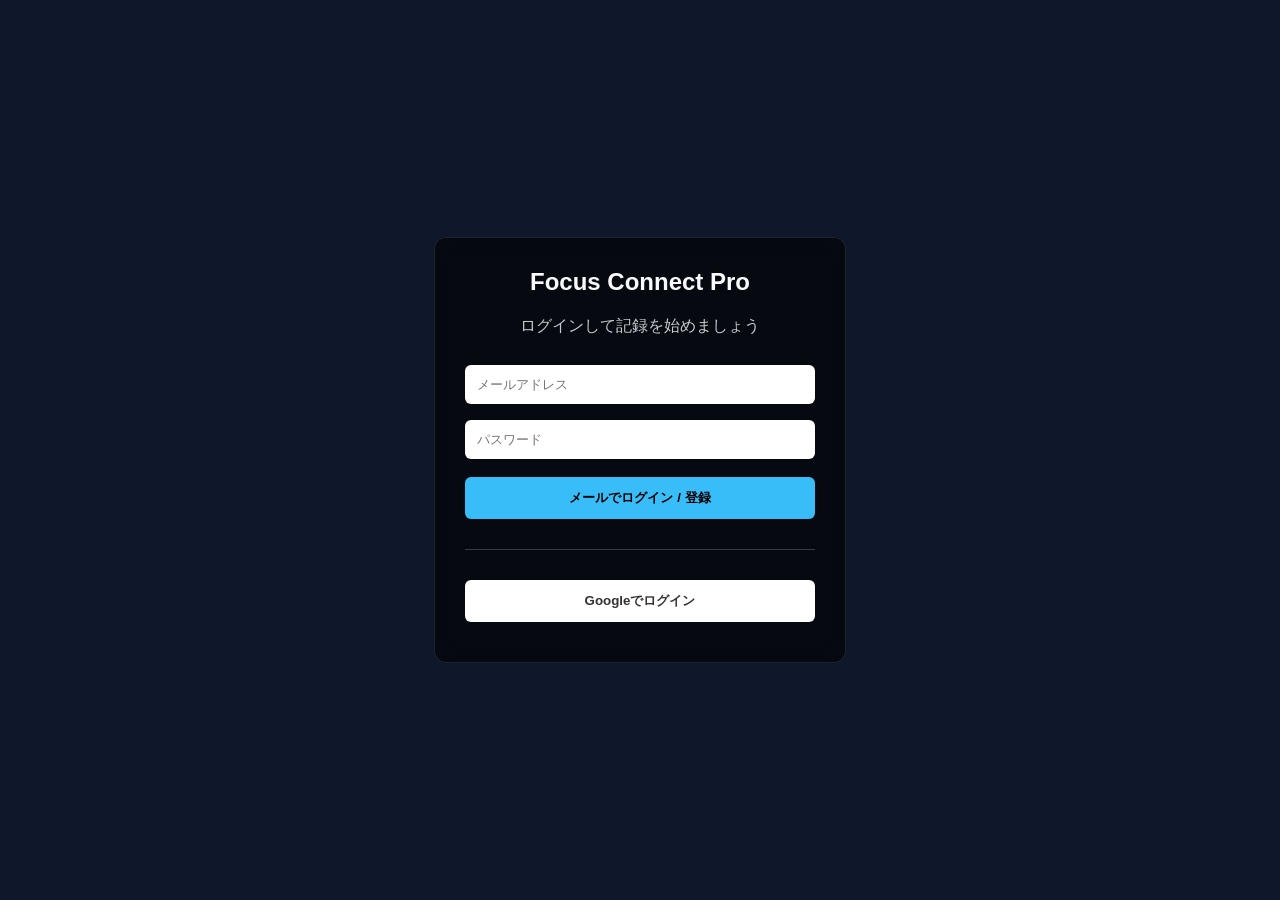
==== index.html @ 38c1023d "Update index.html" ====
<!DOCTYPE html>
<html lang="ja">
<head>
    <meta charset="UTF-8">
    <meta name="viewport" content="width=device-width, initial-scale=1.0, maximum-scale=1.0, user-scalable=no">
    <title>Focus Connect Pro</title>
    <script src="https://cdn.jsdelivr.net/npm/fullcalendar@6.1.11/index.global.min.js"></script>
    <style>
        :root {
            --bg-work: #0f172a; --bg-break: #064e3b; --bg-long: #1e3a8a;
            --accent: #38bdf8; --text: #f8fafc; --nav-bg: rgba(0,0,0,0.6);
        }
        body {
            margin: 0; display: flex; flex-direction: column; height: 100vh; 
            background-color: var(--bg-work); color: var(--text);
            font-family: -apple-system, sans-serif; transition: background-color 0.8s; 
            overflow-x: hidden;
            /* 画像を背景にした時用の設定 */
            background-size: cover; background-position: center; background-attachment: fixed; background-repeat: no-repeat;
        }
        /* --- Navigation --- */
        nav {
            display: flex; justify-content: space-between; align-items: center;
            padding: 10px 20px; background: var(--nav-bg); backdrop-filter: blur(10px);
            z-index: 100; border-bottom: 1px solid rgba(255,255,255,0.1);
        }
        .nav-links button {
            background: none; border: none; color: white; cursor: pointer;
            margin-left: 15px; font-size: 0.9rem; opacity: 0.7; transition: 0.2s;
        }
        .nav-links button:hover, .nav-links button.active { opacity: 1; color: var(--accent); font-weight: bold;}
        .user-info { display: flex; align-items: center; gap: 10px; }
        .user-icon { width: 32px; height: 32px; border-radius: 50%; background: #ccc; object-fit: cover;}

        /* --- Views --- */
        .view { display: none; flex: 1; overflow-y: auto; padding: 20px; }
        .view.active { display: flex; }

        /* --- Login View --- */
        #view-login { flex-direction: column; align-items: center; justify-content: center; }
        .auth-card { background: rgba(0,0,0,0.6); backdrop-filter: blur(10px); padding: 30px; border-radius: 12px; text-align: center; width: 100%; max-width: 350px; border: 1px solid rgba(255,255,255,0.1);}
        .auth-input { width: 100%; padding: 12px; margin: 8px 0; box-sizing: border-box; border-radius: 6px; border: none;}
        .auth-btn { width: 100%; padding: 12px; margin: 10px 0; border: none; border-radius: 6px; cursor: pointer; font-weight: bold; transition: 0.2s;}
        .btn-google { background: white; color: #333; }
        .btn-email { background: var(--accent); color: black; }

        /* --- Main View (Timer & Ranking) --- */
        #view-main { flex-direction: row; padding: 0; position: relative;}
        #timer-section { flex: 1; display: flex; flex-direction: column; align-items: center; justify-content: center; position: relative;}
        
        #ranking-section { width: 320px; background: rgba(0,0,0,0.3); border-left: 1px solid rgba(255,255,255,0.1); padding: 20px; display: flex; flex-direction: column; transition: 0.3s;}
        #ranking-section.collapsed { display: none !important; }
        
        /* ランキング開閉ボタン */
        .ranking-toggle-btn {
            position: absolute; top: 15px; right: 15px;
            background: rgba(0,0,0,0.5); color: white; border: 1px solid rgba(255,255,255,0.2);
            padding: 8px 15px; border-radius: 8px; cursor: pointer; backdrop-filter: blur(5px);
            font-size: 0.9rem; z-index: 10; transition: 0.2s;
        }
        .ranking-toggle-btn:hover { background: var(--accent); color: black; font-weight: bold; }
        
        @media (max-width: 768px) { 
            #view-main { flex-direction: column; } 
            #ranking-section { width: auto; border-left: none; border-top: 1px solid rgba(255,255,255,0.1); } 
            .ranking-toggle-btn { top: 10px; right: 10px; }
        }

        /* --- Timer UI --- */
        #status-label { letter-spacing: 0.3rem; opacity: 0.8; margin-bottom: 20px; text-transform: uppercase; font-size: 1.5rem; text-shadow: 0 2px 4px rgba(0,0,0,0.5); font-weight: bold;}
        .session-dots { 
            display: flex; 
            gap: 15px; 
            margin-bottom: 1rem; 
        }
        .dot-wrapper { 
            position: relative;
            padding: 5px;       
            cursor: pointer; 
            -webkit-tap-highlight-color: transparent; 
        }
        .dot-wrapper::after {
            content: ""; position: absolute;
            top: -25px; bottom: -35px; left: -20px; right: -20px;
            z-index: 10;
        }
        .dot { width: 18px; height: 18px; border-radius: 50%; background: rgba(255,255,255,0.2); transition: 0.3s; pointer-events: none; }
        .dot.active { background: var(--accent); box-shadow: 0 0 12px var(--accent); }
        #timer { font-size: clamp(4rem, 18vw, 12rem); font-weight: 800; font-variant-numeric: tabular-nums; line-height: 1; margin: 0; text-shadow: 0 4px 15px rgba(0,0,0,0.5); }
        
        .progress-container { width: 80%; max-width: 500px; margin: 2.5rem 0; }
        input[type="range"] { width: 100%; -webkit-appearance: none; background: rgba(255,255,255,0.2); height: 8px; border-radius: 4px; outline: none; cursor: pointer; }
        input[type="range"]::-webkit-slider-thumb { -webkit-appearance: none; width: 20px; height: 20px; background: white; border-radius: 50%; cursor: pointer; box-shadow: 0 0 10px rgba(0,0,0,0.5); }
        
        .controls { display: flex; gap: 1.5rem; }
        .main-btn { padding: 1rem 2.5rem; font-size: 1.2rem; border-radius: 50px; border: 1px solid rgba(255,255,255,0.3); background: rgba(255,255,255,0.1); color: white; cursor: pointer; transition: 0.2s; font-weight: bold; }
        #start-btn { background: var(--text); color: #000; min-width: 160px; }

        /* --- Modals --- */
        .modal { display: none; position: fixed; inset: 0; background: rgba(0,0,0,0.9); flex-direction: column; align-items: center; justify-content: center; z-index: 200; }
        .modal-content { text-align: center; background: var(--bg-work); padding: 40px; border-radius: 20px; border: 1px solid var(--accent);}
        .modal-btn { background: rgba(255,255,255,0.1); color: white; border: 1px solid rgba(255,255,255,0.3); padding: 15px 30px; margin: 10px; border-radius: 10px; cursor: pointer; font-size: 1.2rem; font-weight: bold; transition:0.2s;}
        .modal-btn:hover { background: var(--accent); color: black; }

        /* --- Settings & History --- */
        .settings-card { max-width: 500px; margin: 0 auto; background: rgba(0,0,0,0.6); padding: 30px; border-radius: 15px; width: 100%; backdrop-filter: blur(10px); border: 1px solid rgba(255,255,255,0.1);}
        .settings-group { margin-bottom: 20px; }
        .settings-group label { display: block; margin-bottom: 8px; opacity: 0.8; font-size: 0.9rem;}
        #calendar { max-width: 800px; margin: 0 auto; width: 100%; background: white; color: black; padding: 15px; border-radius: 10px;}

        /* --- Ranking Tabs --- */
        .tab-container { display: flex; gap: 4px; background: rgba(255,255,255,0.1); padding: 5px; border-radius: 8px; margin-bottom: 15px; }
        .tab-btn { flex: 1; border: none; background: none; color: white; padding: 8px 0; font-size: 0.9rem; cursor: pointer; border-radius: 6px; opacity: 0.5; transition: 0.2s;}
        .tab-btn.active { background: var(--accent); color: #000; opacity: 1; font-weight: bold; }
        .ranking-item { display: flex; justify-content: space-between; padding: 12px 0; border-bottom: 1px solid rgba(255,255,255,0.1); }
        .ranking-name { display: flex; align-items: center; gap: 10px;}
        .ranking-icon { width: 28px; height: 28px; border-radius: 50%; object-fit: cover;}
    </style>
</head>
<body>

    <nav id="main-nav" style="display: none;">
        <div class="user-info">
            <img id="nav-user-icon" class="user-icon" src="https://via.placeholder.com/32" alt="icon">
            <span id="nav-user-name">Guest</span>
        </div>
        <div class="nav-links">
            <button onclick="switchView('main')" class="active" id="nav-main">Timer</button>
            <button onclick="switchView('history')" id="nav-history">History</button>
            <button onclick="switchView('settings')" id="nav-settings">Settings</button>
            <button onclick="logout()">Logout</button>
        </div>
    </nav>

    <div id="view-login" class="view active">
        <div class="auth-card">
            <h2 style="margin-top: 0;">Focus Connect Pro</h2>
            <p style="margin-bottom: 20px; opacity: 0.8;">ログインして記録を始めましょう</p>
            <input type="email" id="email-input" class="auth-input" placeholder="メールアドレス">
            <input type="password" id="password-input" class="auth-input" placeholder="パスワード">
            <button onclick="loginWithEmail()" class="auth-btn btn-email">メールでログイン / 登録</button>
            <hr style="border: 0; border-top: 1px solid rgba(255,255,255,0.2); margin: 20px 0;">
            <button onclick="loginWithGoogle()" class="auth-btn btn-google">Googleでログイン</button>
        </div>
    </div>

    <div id="view-main" class="view">
        <div id="timer-section">
            <button onclick="toggleRanking()" class="ranking-toggle-btn" id="show-ranking-btn" style="display:none;">🏆 ランキング</button>
            
            <div id="status-label">READY</div>
            
            <div class="session-dots">
                <div class="dot-wrapper" onclick="setSet(1)"><div class="dot active"></div></div>
                <div class="dot-wrapper" onclick="setSet(2)"><div class="dot"></div></div>
                <div class="dot-wrapper" onclick="setSet(3)"><div class="dot"></div></div>
                <div class="dot-wrapper" onclick="setSet(4)"><div class="dot"></div></div>
            </div>

            <div id="timer">25:00</div>
            <div class="progress-container"><input type="range" id="seek-bar" value="0"></div>
            
            <div class="controls">
                <button class="main-btn" onclick="resetTimer()">Reset</button>
                <button class="main-btn" id="start-btn" onclick="toggleTimer()">START</button>
            </div>
        </div>

        <div id="ranking-section">
            <div style="display:flex; justify-content:space-between; align-items:center; border-bottom: 1px solid var(--accent); padding-bottom:10px; margin-bottom:15px;">
                <h3 style="margin:0;">🏆 RANKING</h3>
                <button onclick="toggleRanking()" style="background:none; border:none; color:white; cursor:pointer; opacity:0.7; font-size:1.2rem; transition:0.2s;" title="閉じる">✖</button>
            </div>
            <div class="tab-container">
                <button onclick="changeRankingTab('today')" id="tab-today" class="tab-btn active">今日</button>
                <button onclick="changeRankingTab('yesterday')" id="tab-yesterday" class="tab-btn">昨日</button>
                <button onclick="changeRankingTab('weekly')" id="tab-weekly" class="tab-btn">週間</button>
            </div>
            <div id="ranking-list" style="flex:1; overflow-y:auto;">読み込み中...</div>
        </div>
    </div>

    <div id="view-history" class="view">
        <div style="width: 100%;">
            <h2 style="text-align: center; text-shadow: 0 2px 4px rgba(0,0,0,0.5);">作業履歴</h2>
            <div id="calendar"></div>
        </div>
    </div>

    <div id="view-settings" class="view">
        <div class="settings-card">
            <h2 style="margin-top: 0;">設定</h2>
            
            <div class="settings-group">
                <label>ユーザー名</label>
                <input type="text" id="setting-name" class="auth-input" style="background: rgba(255,255,255,0.9); color: black;">
            </div>
            
            <hr style="border-top: 1px solid rgba(255,255,255,0.2); margin: 20px 0;">

            <div class="settings-group">
                <label style="font-weight: bold; font-size: 1.1rem; color: var(--accent);">🍅 ポモ数の手動編集</label>
                <p style="font-size:0.8rem; opacity:0.7; margin-top:0;">指定した日付のポモ数を直接増やしたり減らしたりできます。</p>
                <input type="date" id="edit-pomo-date" class="auth-input" style="background:rgba(255,255,255,0.9); color:black;">
                <div style="display:flex; gap:10px; margin-top:10px;">
                    <button onclick="addCustomPomo()" class="auth-btn" style="background:var(--accent); color:black; margin:0; flex:1;">＋ 追加する</button>
                    <button onclick="removeCustomPomo()" class="auth-btn" style="background:rgba(255,0,0,0.6); color:white; margin:0; flex:1;">－ 減らす</button>
                </div>
            </div>

            <hr style="border-top: 1px solid rgba(255,255,255,0.2); margin: 20px 0;">

            <div class="settings-group">
                <label style="font-weight: bold; font-size: 1.1rem; color: var(--accent); opacity: 1;">背景の表示設定</label>
                <div style="display:flex; gap: 20px; align-items:center; margin-top: 10px;">
                    <label style="cursor:pointer; opacity:1;"><input type="radio" name="bg-type" value="color" checked onchange="toggleBgSettings()"> 🎨 色を指定</label>
                    <label style="cursor:pointer; opacity:1;"><input type="radio" name="bg-type" value="image" onchange="toggleBgSettings()"> 🖼 画像を使用</label>
                </div>
            </div>

            <div id="setting-bg-color-area">
                <div class="settings-group">
                    <label>背景色 (作業中)</label>
                    <input type="color" id="setting-bg-work" value="#0f172a" style="width:100%; height:40px; cursor:pointer; background:none; border:none; padding:0;">
                </div>
                <div class="settings-group">
                    <label>背景色 (休憩中)</label>
                    <input type="color" id="setting-bg-break" value="#064e3b" style="width:100%; height:40px; cursor:pointer; background:none; border:none; padding:0;">
                </div>
            </div>

            <div id="setting-bg-image-area" style="display: none;">
                <div class="settings-group">
                    <label>背景画像 (PNG/JPG等)</label>
                    <p style="font-size:0.8rem; opacity:0.7; margin-top:0;">※新しい画像をアップロードすると過去のものは上書きされます</p>
                    <input type="file" id="setting-bg-image" accept="image/*" class="auth-input" style="background:rgba(255,255,255,0.1); color:white;">
                </div>
            </div>

            <hr style="border-top: 1px solid rgba(255,255,255,0.2); margin: 20px 0;">

            <div class="settings-group">
                <label>アイコン画像 (PNG/JPG)</label>
                <input type="file" id="setting-icon" accept="image/*" class="auth-input" style="background:rgba(255,255,255,0.1); color:white;">
            </div>
            <div class="settings-group">
                <label>アラーム音 (MP3/WAV)</label>
                <input type="file" id="setting-alarm" accept="audio/*" class="auth-input" style="background:rgba(255,255,255,0.1); color:white;">
            </div>
            
            <button onclick="saveSettings()" class="auth-btn btn-email" id="save-btn">設定を保存</button>
            <p id="settings-msg" style="color:var(--accent); text-align:center; display:none; font-weight:bold;">保存しました！</p>
        </div>
    </div>

    <div id="long-break-modal" class="modal">
        <div class="modal-content">
            <h2 style="font-size: 2.5rem; margin-bottom: 20px; margin-top:0;">Long Break ☕</h2>
            <p>4セット(1ポモ)完了お疲れ様です！休憩時間を選んでください。</p>
            <div style="display:flex; gap:15px; margin-top: 30px; justify-content: center;">
                <button class="modal-btn" onclick="setLongBreak(15)">15分</button>
                <button class="modal-btn" onclick="setLongBreak(30)">30分</button>
                <button class="modal-btn" onclick="setLongBreak(60)">60分</button>
            </div>
        </div>
    </div>

    <script type="module">
        import { initializeApp } from "https://www.gstatic.com/firebasejs/10.8.1/firebase-app.js";
        import { getAuth, signInWithPopup, GoogleAuthProvider, onAuthStateChanged, signOut, createUserWithEmailAndPassword, signInWithEmailAndPassword } from "https://www.gstatic.com/firebasejs/10.8.1/firebase-auth.js";
        // ★ deleteDoc を追加
        import { getFirestore, collection, addDoc, query, where, getDocs, orderBy, serverTimestamp, doc, setDoc, getDoc, deleteDoc } from "https://www.gstatic.com/firebasejs/10.8.1/firebase-firestore.js";
        import { getStorage, ref, uploadBytes, getDownloadURL } from "https://www.gstatic.com/firebasejs/10.8.1/firebase-storage.js";

        // Firebase config
        const firebaseConfig = {
            apiKey: "AIzaSyCZh4ME9QimEx62f7SLc4F3lyorTzml_hY",
            authDomain: "sharetimer-fd215.firebaseapp.com",
            projectId: "sharetimer-fd215",
            storageBucket: "sharetimer-fd215.firebasestorage.app",
            messagingSenderId: "862201995112",
            appId: "1:862201995112:web:2b1b8d6a5cb74eb5d440dd"
        };

        const app = initializeApp(firebaseConfig);
        const auth = getAuth(app);
        const db = getFirestore(app);
        const storage = getStorage(app);

        // Global Variables
        window.currentUser = null;
        window.userData = { bgType: "color", bgImageUrl: null, bgWork: "#0f172a", bgBreak: "#064e3b", alarmUrl: null };
        let currentAudio = null;

        // 今日の日付を編集欄のデフォルトにセット
        const todayStr = new Date().toLocaleDateString('sv-SE'); // YYYY-MM-DD形式
        document.getElementById('edit-pomo-date').value = todayStr;

        // --- ランキング折りたたみ処理 ---
        window.toggleRanking = () => {
            const rankingSec = document.getElementById('ranking-section');
            const showBtn = document.getElementById('show-ranking-btn');
            
            rankingSec.classList.toggle('collapsed');
            
            if(rankingSec.classList.contains('collapsed')) {
                showBtn.style.display = 'block';
            } else {
                showBtn.style.display = 'none';
            }
        };

        // --- View Navigation ---
        window.switchView = function(viewId) {
            document.querySelectorAll('.view').forEach(v => v.classList.remove('active'));
            document.querySelectorAll('.nav-links button').forEach(b => b.classList.remove('active'));
            document.getElementById(`view-${viewId}`).classList.add('active');
            if(document.getElementById(`nav-${viewId}`)) document.getElementById(`nav-${viewId}`).classList.add('active');
            
            if(viewId === 'history') loadCalendar();
            if(viewId === 'main') loadRanking('today');
        };

        // --- Authentication ---
        onAuthStateChanged(auth, async (user) => {
            if (user) {
                window.currentUser = user;
                document.getElementById('main-nav').style.display = 'flex';
                await loadUserSettings(); 
                
                document.addEventListener('touchstart', unlockAudio, { once: true });
                document.addEventListener('click', unlockAudio, { once: true });

                if (Notification.permission !== 'denied') Notification.requestPermission();
                switchView('main');
            } else {
                window.currentUser = null;
                document.getElementById('main-nav').style.display = 'none';
                switchView('login');
            }
        });

        function unlockAudio() {
            if(!currentAudio) currentAudio = new Audio();
            if(userData.alarmUrl) { currentAudio.src = userData.alarmUrl; }
            currentAudio.play().then(() => currentAudio.pause()).catch(()=>{});
        }

        window.loginWithGoogle = () => {
            signInWithPopup(auth, new GoogleAuthProvider()).catch(e => alert("ログインエラー: " + e.message));
        };

        window.loginWithEmail = async () => {
            const email = document.getElementById('email-input').value;
            const pass = document.getElementById('password-input').value;
            if(!email || !pass) return alert("入力してください");
            try {
                await signInWithEmailAndPassword(auth, email, pass);
            } catch (e) {
                if(e.code === 'auth/user-not-found' || e.code === 'auth/invalid-credential') {
                    if(confirm("アカウントが見つかりません。新規作成しますか？")) {
                        await createUserWithEmailAndPassword(auth, email, pass);
                    }
                } else alert(e.message);
            }
        };

        window.logout = () => signOut(auth);

        // --- User Settings & Background ---
        window.toggleBgSettings = () => {
            const type = document.querySelector('input[name="bg-type"]:checked').value;
            document.getElementById('setting-bg-color-area').style.display = type === 'color' ? 'block' : 'none';
            document.getElementById('setting-bg-image-area').style.display = type === 'image' ? 'block' : 'none';
            window.userData.bgType = type;
            applyBgColor(); 
        };

        async function loadUserSettings() {
            const docSnap = await getDoc(doc(db, "users", currentUser.uid));
            if(docSnap.exists()) {
                window.userData = { ...window.userData, ...docSnap.data() };
            }
            
            const displayName = window.userData.displayName || currentUser.displayName || currentUser.email.split('@')[0];
            document.getElementById('setting-name').value = displayName;
            document.getElementById('nav-user-name').textContent = displayName;
            
            document.getElementById('setting-bg-work').value = window.userData.bgWork || "#0f172a";
            document.getElementById('setting-bg-break').value = window.userData.bgBreak || "#064e3b";
            
            if(window.userData.bgType) {
                document.querySelector(`input[name="bg-type"][value="${window.userData.bgType}"]`).checked = true;
            }
            toggleBgSettings(); 

            if(window.userData.photoURL) {
                document.getElementById('nav-user-icon').src = window.userData.photoURL;
            }
            if(window.userData.alarmUrl) {
                if(!currentAudio) currentAudio = new Audio();
                currentAudio.src = window.userData.alarmUrl;
            }
            applyBgColor(); 
        }

        window.saveSettings = async () => {
            const btn = document.getElementById('save-btn'); 
            btn.textContent = "保存中... (画像の容量により数秒かかります)";
            btn.disabled = true;

            const name = document.getElementById('setting-name').value;
            const bgType = document.querySelector('input[name="bg-type"]:checked').value;
            const bgW = document.getElementById('setting-bg-work').value;
            const bgB = document.getElementById('setting-bg-break').value;
            
            const iconFile = document.getElementById('setting-icon').files[0];
            const alarmFile = document.getElementById('setting-alarm').files[0];
            const bgImgFile = document.getElementById('setting-bg-image').files[0];

            let updates = { displayName: name, bgType: bgType, bgWork: bgW, bgBreak: bgB };

            try {
                if(iconFile) {
                    const iconRef = ref(storage, `icons/${currentUser.uid}`);
                    await uploadBytes(iconRef, iconFile);
                    updates.photoURL = await getDownloadURL(iconRef);
                    document.getElementById('nav-user-icon').src = updates.photoURL;
                }
                if(alarmFile) {
                    const alarmRef = ref(storage, `alarms/${currentUser.uid}`);
                    await uploadBytes(alarmRef, alarmFile);
                    updates.alarmUrl = await getDownloadURL(alarmRef);
                    if(!currentAudio) currentAudio = new Audio();
                    currentAudio.src = updates.alarmUrl;
                }
                if(bgImgFile) {
                    const bgRef = ref(storage, `backgrounds/${currentUser.uid}`);
                    await uploadBytes(bgRef, bgImgFile);
                    updates.bgImageUrl = await getDownloadURL(bgRef);
                }

                await setDoc(doc(db, "users", currentUser.uid), updates, { merge: true });
                window.userData = { ...window.userData, ...updates };
                document.getElementById('nav-user-name').textContent = name;
                
                const msg = document.getElementById('settings-msg'); 
                msg.style.display="block";
                setTimeout(()=>msg.style.display="none", 3000);
            } catch (error) {
                console.error("保存エラー:", error);
                alert("保存中にエラーが発生しました。");
            } finally {
                btn.textContent = "設定を保存";
                btn.disabled = false;
                applyBgColor(); 
            }
        };

        // --- ★新規追加：ポモ数の手動編集処理 ---
        window.addCustomPomo = async () => {
            if(!currentUser) return;
            const dateStr = document.getElementById('edit-pomo-date').value;
            if(!dateStr) return alert("日付を選択してください。");
            
            // 指定日の正午（12:00:00）として記録を追加
            const dateObj = new Date(dateStr + "T12:00:00");
            
            try {
                await addDoc(collection(db, "pomodoros"), {
                    uid: currentUser.uid,
                    displayName: window.userData.displayName || currentUser.displayName || currentUser.email.split('@')[0],
                    photoURL: window.userData.photoURL || "https://via.placeholder.com/32",
                    timestamp: dateObj
                });
                alert(`${dateStr} に1ポモ追加しました！`);
            } catch(e) { 
                console.error("追加エラー", e); 
                alert("追加に失敗しました"); 
            }
        };

        window.removeCustomPomo = async () => {
            if(!currentUser) return;
            const dateStr = document.getElementById('edit-pomo-date').value;
            if(!dateStr) return alert("日付を選択してください。");
            
            // 指定日の0時〜23時59分までの範囲で検索
            const start = new Date(dateStr + "T00:00:00");
            const end = new Date(dateStr + "T23:59:59");
            
            const q = query(collection(db, "pomodoros"), 
                where("uid", "==", currentUser.uid),
                where("timestamp", ">=", start),
                where("timestamp", "<=", end)
            );
            
            try {
                const snap = await getDocs(q);
                if(snap.empty) {
                    return alert(`${dateStr} には削除できるポモ記録がありません。`);
                }
                // 見つかった記録のうち、1つだけを削除
                await deleteDoc(snap.docs[0].ref);
                alert(`${dateStr} の記録を1ポモ削除しました！`);
            } catch(e) { 
                console.error("削除エラー", e); 
                alert("削除に失敗しました"); 
            }
        };

        // --- Timer Logic (iOS Safe) ---
        let duration = 25 * 60, timeLeft = 25 * 60, endTime = null, timerId = null, sessions = 1, mode = 'work';
        const timerDisplay = document.getElementById('timer'), startBtn = document.getElementById('start-btn'), seekBar = document.getElementById('seek-bar');
        const dots = document.querySelectorAll('.dot'), statusLabel = document.getElementById('status-label');

        function applyBgColor() {
            document.documentElement.style.setProperty('--bg-work', window.userData.bgWork || "#0f172a");
            document.documentElement.style.setProperty('--bg-break', window.userData.bgBreak || "#064e3b");
            
            if (window.userData.bgType === 'image' && window.userData.bgImageUrl) {
                document.body.style.backgroundImage = `url('${window.userData.bgImageUrl}')`;
                document.body.style.backgroundColor = "transparent";
            } else {
                document.body.style.backgroundImage = "none";
                document.body.style.backgroundColor = (mode === 'work') ? 'var(--bg-work)' : 'var(--bg-break)';
            }
        }

        function updateUI() {
            const m = Math.floor(timeLeft / 60), s = timeLeft % 60;
            const timeStr = `${m.toString().padStart(2,'0')}:${s.toString().padStart(2,'0')}`;
            timerDisplay.textContent = timeStr;
            seekBar.max = duration; seekBar.value = duration - timeLeft;
            dots.forEach((dot, i) => dot.classList.toggle('active', i < sessions));
            const labelText = (statusLabel.textContent === 'READY') ? 'Focus' : statusLabel.textContent;
            document.title = `[${timeStr}] ${labelText}`;
        }

        window.setSet = (n) => { if(!timerId){ sessions = n; updateUI(); } };

        seekBar.oninput = function() {
            timeLeft = duration - parseInt(this.value);
            if (timerId) endTime = Date.now() + (timeLeft * 1000);
            updateUI();
        };

        window.toggleTimer = () => {
            if (timerId) {
                clearInterval(timerId); timerId = null;
                startBtn.textContent = "START";
                startBtn.style.background = "var(--text)";
                startBtn.style.color = "#000";
            } else {
                endTime = Date.now() + (timeLeft * 1000);
                statusLabel.textContent = mode.toUpperCase();
                startBtn.textContent = "PAUSE";
                startBtn.style.background = "white";
                startBtn.style.color = "#000";
                
                timerId = setInterval(() => {
                    timeLeft = Math.max(0, Math.ceil((endTime - Date.now()) / 1000));
                    updateUI();
                    if(timeLeft <= 0) { 
                        clearInterval(timerId); timerId = null; 
                        startBtn.textContent = "START";
                        startBtn.style.background = "var(--text)";
                        handleEnd(); 
                    }
                }, 500);
            }
        };

        document.addEventListener("visibilitychange", () => {
            if (document.visibilityState === "visible" && timerId && endTime) {
                timeLeft = Math.max(0, Math.ceil((endTime - Date.now()) / 1000));
                updateUI();
                if(timeLeft <= 0) { clearInterval(timerId); timerId=null; handleEnd(); }
            }
        });

        window.resetTimer = () => {
            if(timerId) clearInterval(timerId); timerId = null;
            timeLeft = duration; updateUI(); 
            startBtn.textContent = "START"; startBtn.style.background = "var(--text)";
        };

        async function handleEnd() {
            const previousMode = mode;

            if (previousMode === 'work') {
                savePomoRecord().catch(e=>console.error(e));
                if (sessions >= 4) {
                    document.getElementById('long-break-modal').style.display = 'flex';
                } else {
                    initBreak(5);
                }
            } else {
                initWork();
            }

            try {
                if(currentAudio && window.userData.alarmUrl) {
                    currentAudio.currentTime = 0; currentAudio.play();
                } else fallbackBeep();
            } catch(e) { console.warn("Audio blocked"); }

            if (Notification.permission === 'granted') {
                try {
                    const noti = new Notification(
                        previousMode === 'work' ? "作業完了！☕️" : "休憩終了！💻", 
                        { body: "通知をタップして次を開始" }
                    );
                    noti.onclick = function() {
                        window.focus(); this.close();   
                        if (document.getElementById('long-break-modal').style.display !== 'flex') toggleTimer(); 
                    };
                } catch(e) {}
            }
        }

        async function savePomoRecord() {
            if(!currentUser) return;
            try {
                await addDoc(collection(db, "pomodoros"), {
                    uid: currentUser.uid,
                    displayName: window.userData.displayName || currentUser.displayName || "Unknown",
                    photoURL: window.userData.photoURL || "https://via.placeholder.com/32",
                    timestamp: serverTimestamp()
                });
                if(document.getElementById('view-main').classList.contains('active')) loadRanking('today'); 
            } catch(e) { console.error("記録エラー", e); }
        }

        function initWork() { 
            mode='work'; duration=25*60; timeLeft=duration; 
            if(statusLabel.textContent !== 'READY') sessions = (sessions >= 4) ? 1 : sessions + 1;
            applyBgColor(); statusLabel.textContent = "FOCUS"; updateUI(); 
        }

        function initBreak(m) { 
            mode='break'; duration=m*60; timeLeft=duration; 
            applyBgColor();
            if(m >= 15 && window.userData.bgType !== 'image') {
                document.body.style.backgroundColor = 'var(--bg-long)';
            }
            statusLabel.textContent = "BREAK"; updateUI(); 
        }

        window.setLongBreak = (m) => { document.getElementById('long-break-modal').style.display='none'; sessions = 4; initBreak(m); }

        function fallbackBeep() {
            const ctx=new (window.AudioContext || window.webkitAudioContext)(), osc=ctx.createOscillator(), g=ctx.createGain();
            osc.connect(g); g.connect(ctx.destination);
            osc.frequency.value=880; g.gain.linearRampToValueAtTime(0.5, ctx.currentTime+0.1);
            g.gain.linearRampToValueAtTime(0, ctx.currentTime+1);
            osc.start(); osc.stop(ctx.currentTime+1);
        }

        // --- Ranking ---
        window.changeRankingTab = (filter) => {
            document.querySelectorAll('.tab-btn').forEach(btn => btn.classList.remove('active'));
            document.getElementById('tab-' + filter).classList.add('active');
            loadRanking(filter);
        }

        async function loadRanking(filter) {
            const listEl = document.getElementById('ranking-list');
            listEl.innerHTML = "読み込み中...";
            
            let startTime = new Date();
            startTime.setHours(0,0,0,0); 
            if(filter === 'yesterday') { startTime.setDate(startTime.getDate()-1); }
            if(filter === 'weekly') { startTime.setDate(startTime.getDate()-7); }
            
            let endTime = new Date(startTime);
            if(filter === 'yesterday') { endTime.setDate(endTime.getDate()+1); }
            else { endTime = new Date(); }

            const q = query(collection(db, "pomodoros"), 
                where("timestamp", ">=", startTime),
                where("timestamp", "<", endTime)
            );

            try {
                const querySnapshot = await getDocs(q);
                const counts = {};
                const usersInfo = {};
                
                querySnapshot.forEach((doc) => {
                    const data = doc.data();
                    counts[data.uid] = (counts[data.uid] || 0) + 1;
                    usersInfo[data.uid] = { name: data.displayName, icon: data.photoURL };
                });

                const sorted = Object.entries(counts).sort((a,b) => b[1] - a[1]);
                if(sorted.length === 0) {
                    listEl.innerHTML = `<div style='font-size:0.8rem; opacity:0.5; text-align:center; margin-top:20px;'>記録なし</div>`;
                    return;
                }

                listEl.innerHTML = sorted.map(([uid, count]) => `
                    <div class="ranking-item">
                        <div class="ranking-name">
                            <img src="${usersInfo[uid].icon}" class="ranking-icon">
                            <span>${usersInfo[uid].name}</span>
                        </div>
                        <span style="color:var(--accent); font-weight:bold;">${count} ポモ</span>
                    </div>
                `).join('');
            } catch (error) {
                console.error(error);
                listEl.innerHTML = `<div style='font-size:0.8rem; color:red;'>インデックス作成が必要です(F12コンソール参照)</div>`;
            }
        }

        // --- Calendar (History) ---
        let calendarInstance = null;
        async function loadCalendar() {
            if(!currentUser) return;
            const q = query(collection(db, "pomodoros"), where("uid", "==", currentUser.uid));
            const querySnapshot = await getDocs(q);
            const counts = {};
            
            querySnapshot.forEach((doc) => {
                const data = doc.data();
                if(data.timestamp) {
                    const date = data.timestamp.toDate();
                    const key = date.getFullYear() + "-" + ("0"+(date.getMonth()+1)).slice(-2) + "-" + ("0"+date.getDate()).slice(-2);
                    counts[key] = (counts[key] || 0) + 1;
                }
            });

            const events = Object.keys(counts).map(date => ({
                title: `${counts[date]} ポモ`, start: date, allDay: true, backgroundColor: '#38bdf8', borderColor: '#38bdf8', textColor: '#000'
            }));

            const calendarEl = document.getElementById('calendar');
            if(calendarInstance) calendarInstance.destroy();
            calendarInstance = new FullCalendar.Calendar(calendarEl, {
                initialView: 'dayGridMonth',
                locale: 'ja',
                events: events,
                height: 'auto'
            });
            calendarInstance.render();
        }

        updateUI();
    </script>
</body>
</html>
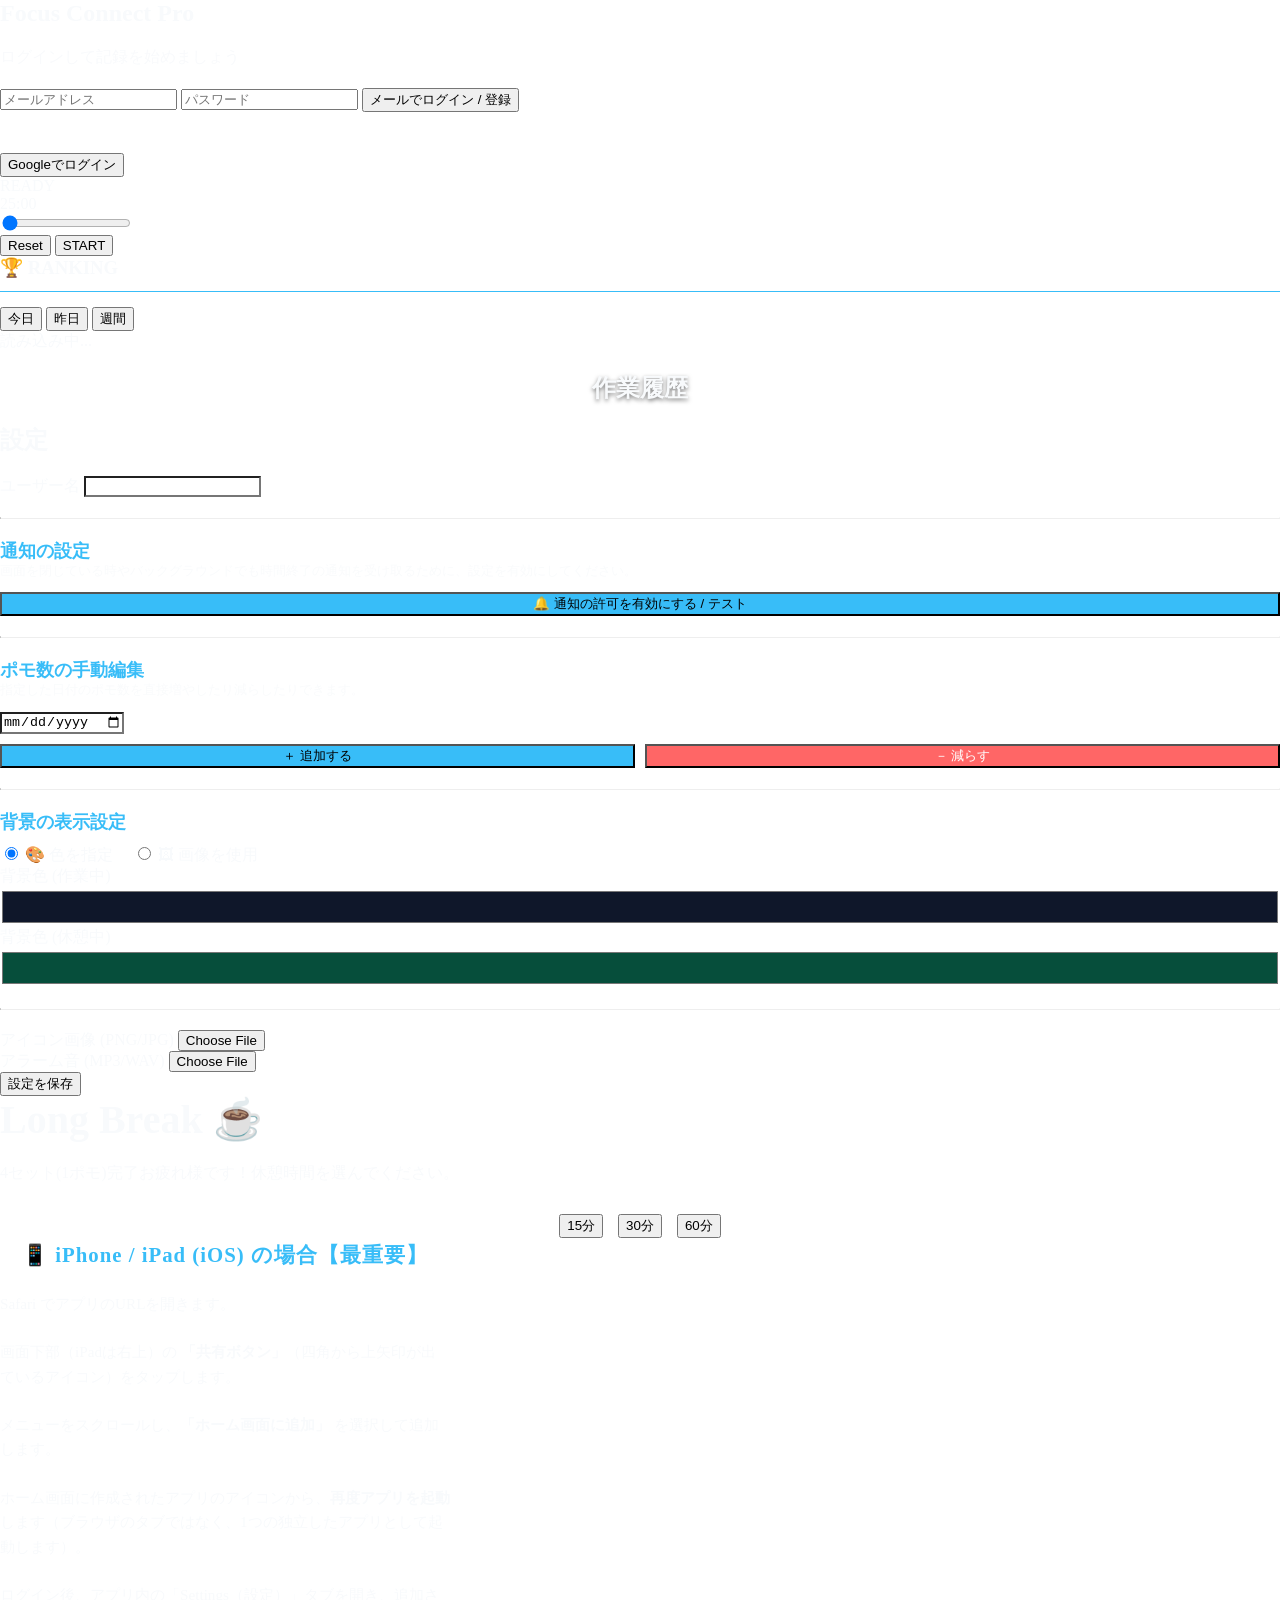
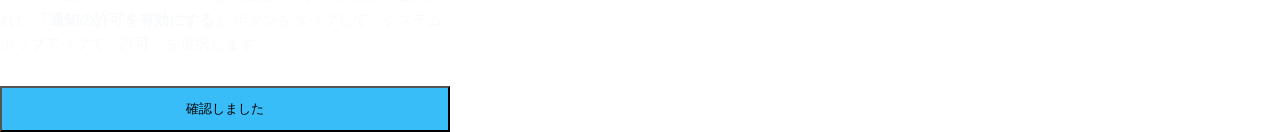
==== commit 71a04d06: "Update PWA guide and improve icon link Updated apple-touch-icon link and added PWA guide modal with " ====
--- a/index.html
+++ b/index.html
@@ -4,6 +4,11 @@
     <meta charset="UTF-8">
     <meta name="viewport" content="width=device-width, initial-scale=1.0, maximum-scale=1.0, user-scalable=no">
     <title>Focus Connect Pro</title>
+    <link rel="manifest" href="manifest.json">
+    <meta name="apple-mobile-web-app-capable" content="yes">
+    <meta name="apple-mobile-web-app-status-bar-style" content="black-translucent">
+    <link rel="apple-touch-icon" href="https://cdn-icons-png.flaticon.com/512/2596/2596775.png">
+    
     <script src="https://cdn.jsdelivr.net/npm/fullcalendar@6.1.11/index.global.min.js"></script>
     <style>
         :root {
@@ -11,110 +16,95 @@
             --accent: #38bdf8; --text: #f8fafc; --nav-bg: rgba(0,0,0,0.6);
         }
         body {
-            margin: 0; display: flex; flex-direction: column; height: 100vh; 
-            background-color: var(--bg-work); color: var(--text);
-            font-family: -apple-system, sans-serif; transition: background-color 0.8s; 
-            overflow-x: hidden;
-            /* 画像を背景にした時用の設定 */
-            background-size: cover; background-position: center; background-attachment: fixed; background-repeat: no-repeat;
+            margin: 0; display: flex; flex-direction: column; height: 100vh; \
+            background-color: var(--bg-work); color: var(--text);\
+            font-family: -apple-system, sans-serif; transition: background-color 0.8s; \
+            overflow-x: hidden;\
+            background-size: cover; background-position: center; background-attachment: fixed; background-repeat: no-repeat;\
         }
         /* --- Navigation --- */
         nav {
-            display: flex; justify-content: space-between; align-items: center;
-            padding: 10px 20px; background: var(--nav-bg); backdrop-filter: blur(10px);
-            z-index: 100; border-bottom: 1px solid rgba(255,255,255,0.1);
+            display: flex; justify-content: space-between; align-items: center;\
+            padding: 10px 20px; background: var(--nav-bg); backdrop-filter: blur(10px);\
+            z-index: 100; border-bottom: 1px solid rgba(255,255,255,0.1);\
         }
         .nav-links button {
-            background: none; border: none; color: white; cursor: pointer;
-            margin-left: 15px; font-size: 0.9rem; opacity: 0.7; transition: 0.2s;
-        }
-        .nav-links button:hover, .nav-links button.active { opacity: 1; color: var(--accent); font-weight: bold;}
-        .user-info { display: flex; align-items: center; gap: 10px; }
-        .user-icon { width: 32px; height: 32px; border-radius: 50%; background: #ccc; object-fit: cover;}
+            background: none; border: none; color: white; cursor: pointer;\
+            margin-left: 15px; font-size: 0.9rem; opacity: 0.7; transition: 0.2s;\
+        }
+        .nav-links button:hover, .nav-links button.active { opacity: 1; color: var(--accent); font-weight: bold;}\
+        .user-info { display: flex; align-items: center; gap: 10px; }\
+        .user-icon { width: 32px; height: 32px; border-radius: 50%; background: #ccc; object-fit: cover;}\
 
         /* --- Views --- */
-        .view { display: none; flex: 1; overflow-y: auto; padding: 20px; }
-        .view.active { display: flex; }
+        .view { display: none; flex: 1; overflow-y: auto; padding: 20px; }\
+        .view.active { display: flex; }\
 
         /* --- Login View --- */
-        #view-login { flex-direction: column; align-items: center; justify-content: center; }
-        .auth-card { background: rgba(0,0,0,0.6); backdrop-filter: blur(10px); padding: 30px; border-radius: 12px; text-align: center; width: 100%; max-width: 350px; border: 1px solid rgba(255,255,255,0.1);}
-        .auth-input { width: 100%; padding: 12px; margin: 8px 0; box-sizing: border-box; border-radius: 6px; border: none;}
-        .auth-btn { width: 100%; padding: 12px; margin: 10px 0; border: none; border-radius: 6px; cursor: pointer; font-weight: bold; transition: 0.2s;}
-        .btn-google { background: white; color: #333; }
-        .btn-email { background: var(--accent); color: black; }
+        #view-login { flex-direction: column; align-items: center; justify-content: center; }\
+        .auth-card { background: rgba(0,0,0,0.6); backdrop-filter: blur(10px); padding: 30px; border-radius: 12px; text-align: center; width: 100%; max-width: 350px; border: 1px solid rgba(255,255,255,0.1);}\
+        .auth-input { width: 100%; padding: 12px; margin: 8px 0; box-sizing: border-box; border-radius: 6px; border: none;}\
+        .auth-btn { width: 100%; padding: 12px; margin: 10px 0; border: none; border-radius: 6px; cursor: pointer; font-weight: bold; transition: 0.2s;}\
+        .btn-google { background: white; color: #333; }\
+        .btn-email { background: var(--accent); color: black; }\
 
         /* --- Main View (Timer & Ranking) --- */
-        #view-main { flex-direction: row; padding: 0; position: relative;}
-        #timer-section { flex: 1; display: flex; flex-direction: column; align-items: center; justify-content: center; position: relative;}
-        
-        #ranking-section { width: 320px; background: rgba(0,0,0,0.3); border-left: 1px solid rgba(255,255,255,0.1); padding: 20px; display: flex; flex-direction: column; transition: 0.3s;}
-        #ranking-section.collapsed { display: none !important; }
-        
-        /* ランキング開閉ボタン */
+        #view-main { flex-direction: row; padding: 0; position: relative;}\
+        #timer-section { flex: 1; display: flex; flex-direction: column; align-items: center; justify-content: center; position: relative;}\
+        \
+        #ranking-section { width: 320px; background: rgba(0,0,0,0.3); border-left: 1px solid rgba(255,255,255,0.1); padding: 20px; display: flex; flex-direction: column; transition: 0.3s;}\
+        #ranking-section.collapsed { display: none !important; }\
+        \
         .ranking-toggle-btn {
-            position: absolute; top: 15px; right: 15px;
-            background: rgba(0,0,0,0.5); color: white; border: 1px solid rgba(255,255,255,0.2);
-            padding: 8px 15px; border-radius: 8px; cursor: pointer; backdrop-filter: blur(5px);
-            font-size: 0.9rem; z-index: 10; transition: 0.2s;
-        }
-        .ranking-toggle-btn:hover { background: var(--accent); color: black; font-weight: bold; }
-        
-        @media (max-width: 768px) { 
-            #view-main { flex-direction: column; } 
-            #ranking-section { width: auto; border-left: none; border-top: 1px solid rgba(255,255,255,0.1); } 
-            .ranking-toggle-btn { top: 10px; right: 10px; }
-        }
+            position: absolute; top: 15px; right: 15px;\
+            background: rgba(0,0,0,0.5); color: white; border: 1px solid rgba(255,255,255,0.2);\
+            padding: 8px 15px; border-radius: 8px; cursor: pointer; backdrop-filter: blur(5px);\
+            font-size: 0.9rem; z-index: 10; transition: 0.2s;\
+        }\
+        .ranking-toggle-btn:hover { background: var(--accent); color: black; font-weight: bold; }\
+        \
+        @media (max-width: 768px) { \
+            #view-main { flex-direction: column; } \
+            #ranking-section { width: auto; border-left: none; border-top: 1px solid rgba(255,255,255,0.1); } \
+            .ranking-toggle-btn { top: 10px; right: 10px; }\
+        }\
 
         /* --- Timer UI --- */
-        #status-label { letter-spacing: 0.3rem; opacity: 0.8; margin-bottom: 20px; text-transform: uppercase; font-size: 1.5rem; text-shadow: 0 2px 4px rgba(0,0,0,0.5); font-weight: bold;}
-        .session-dots { 
-            display: flex; 
-            gap: 15px; 
-            margin-bottom: 1rem; 
-        }
-        .dot-wrapper { 
-            position: relative;
-            padding: 5px;       
-            cursor: pointer; 
-            -webkit-tap-highlight-color: transparent; 
-        }
-        .dot-wrapper::after {
-            content: ""; position: absolute;
-            top: -25px; bottom: -35px; left: -20px; right: -20px;
-            z-index: 10;
-        }
-        .dot { width: 18px; height: 18px; border-radius: 50%; background: rgba(255,255,255,0.2); transition: 0.3s; pointer-events: none; }
-        .dot.active { background: var(--accent); box-shadow: 0 0 12px var(--accent); }
-        #timer { font-size: clamp(4rem, 18vw, 12rem); font-weight: 800; font-variant-numeric: tabular-nums; line-height: 1; margin: 0; text-shadow: 0 4px 15px rgba(0,0,0,0.5); }
-        
-        .progress-container { width: 80%; max-width: 500px; margin: 2.5rem 0; }
-        input[type="range"] { width: 100%; -webkit-appearance: none; background: rgba(255,255,255,0.2); height: 8px; border-radius: 4px; outline: none; cursor: pointer; }
-        input[type="range"]::-webkit-slider-thumb { -webkit-appearance: none; width: 20px; height: 20px; background: white; border-radius: 50%; cursor: pointer; box-shadow: 0 0 10px rgba(0,0,0,0.5); }
-        
-        .controls { display: flex; gap: 1.5rem; }
-        .main-btn { padding: 1rem 2.5rem; font-size: 1.2rem; border-radius: 50px; border: 1px solid rgba(255,255,255,0.3); background: rgba(255,255,255,0.1); color: white; cursor: pointer; transition: 0.2s; font-weight: bold; }
-        #start-btn { background: var(--text); color: #000; min-width: 160px; }
+        #status-label { letter-spacing: 0.3rem; opacity: 0.8; margin-bottom: 20px; text-transform: uppercase; font-size: 1.5rem; text-shadow: 0 2px 4px rgba(0,0,0,0.5); font-weight: bold;}\
+        .session-dots { display: flex; gap: 15px; margin-bottom: 1rem; }\
+        .dot-wrapper { position: relative; padding: 5px; cursor: pointer; -webkit-tap-highlight-color: transparent; }\
+        .dot-wrapper::after { content: ""; position: absolute; top: -25px; bottom: -35px; left: -20px; right: -20px; z-index: 10; }\
+        .dot { width: 18px; height: 18px; border-radius: 50%; background: rgba(255,255,255,0.2); transition: 0.3s; pointer-events: none; }\
+        .dot.active { background: var(--accent); box-shadow: 0 0 12px var(--accent); }\
+        #timer { font-size: clamp(4rem, 18vw, 12rem); font-weight: 800; font-variant-numeric: tabular-nums; line-height: 1; margin: 0; text-shadow: 0 4px 15px rgba(0,0,0,0.5); }\
+        \
+        .progress-container { width: 80%; max-width: 500px; margin: 2.5rem 0; }\
+        input[type="range"] { width: 100%; -webkit-appearance: none; background: rgba(255,255,255,0.2); height: 8px; border-radius: 4px; outline: none; cursor: pointer; }\
+        input[type="range"]::-webkit-slider-thumb { -webkit-appearance: none; width: 20px; height: 20px; background: white; border-radius: 50%; cursor: pointer; box-shadow: 0 0 10px rgba(0,0,0,0.5); }\
+        \
+        .controls { display: flex; gap: 1.5rem; }\
+        .main-btn { padding: 1rem 2.5rem; font-size: 1.2rem; border-radius: 50px; border: 1px solid rgba(255,255,255,0.3); background: rgba(255,255,255,0.1); color: white; cursor: pointer; transition: 0.2s; font-weight: bold; }\
+        #start-btn { background: var(--text); color: #000; min-width: 160px; }\
 
         /* --- Modals --- */
-        .modal { display: none; position: fixed; inset: 0; background: rgba(0,0,0,0.9); flex-direction: column; align-items: center; justify-content: center; z-index: 200; }
-        .modal-content { text-align: center; background: var(--bg-work); padding: 40px; border-radius: 20px; border: 1px solid var(--accent);}
-        .modal-btn { background: rgba(255,255,255,0.1); color: white; border: 1px solid rgba(255,255,255,0.3); padding: 15px 30px; margin: 10px; border-radius: 10px; cursor: pointer; font-size: 1.2rem; font-weight: bold; transition:0.2s;}
-        .modal-btn:hover { background: var(--accent); color: black; }
+        .modal { display: none; position: fixed; inset: 0; background: rgba(0,0,0,0.85); flex-direction: column; align-items: center; justify-content: center; z-index: 200; padding: 20px; }\
+        .modal-content { text-align: center; background: #1e293b; padding: 30px; border-radius: 20px; border: 1px solid var(--accent); box-shadow: 0 10px 25px rgba(0,0,0,0.5);}\
+        .modal-btn { background: rgba(255,255,255,0.1); color: white; border: 1px solid rgba(255,255,255,0.3); padding: 12px 25px; margin: 10px; border-radius: 10px; cursor: pointer; font-size: 1.1rem; font-weight: bold; transition:0.2s;}\
+        .modal-btn:hover { background: var(--accent); color: black; }\
 
         /* --- Settings & History --- */
-        .settings-card { max-width: 500px; margin: 0 auto; background: rgba(0,0,0,0.6); padding: 30px; border-radius: 15px; width: 100%; backdrop-filter: blur(10px); border: 1px solid rgba(255,255,255,0.1);}
-        .settings-group { margin-bottom: 20px; }
-        .settings-group label { display: block; margin-bottom: 8px; opacity: 0.8; font-size: 0.9rem;}
-        #calendar { max-width: 800px; margin: 0 auto; width: 100%; background: white; color: black; padding: 15px; border-radius: 10px;}
+        .settings-card { max-width: 500px; margin: 0 auto; background: rgba(0,0,0,0.6); padding: 30px; border-radius: 15px; width: 100%; backdrop-filter: blur(10px); border: 1px solid rgba(255,255,255,0.1);}\
+        .settings-group { margin-bottom: 20px; }\
+        .settings-group label { display: block; margin-bottom: 8px; opacity: 0.8; font-size: 0.9rem;}\
+        #calendar { max-width: 800px; margin: 0 auto; width: 100%; background: white; color: black; padding: 15px; border-radius: 10px;}\
 
         /* --- Ranking Tabs --- */
-        .tab-container { display: flex; gap: 4px; background: rgba(255,255,255,0.1); padding: 5px; border-radius: 8px; margin-bottom: 15px; }
-        .tab-btn { flex: 1; border: none; background: none; color: white; padding: 8px 0; font-size: 0.9rem; cursor: pointer; border-radius: 6px; opacity: 0.5; transition: 0.2s;}
-        .tab-btn.active { background: var(--accent); color: #000; opacity: 1; font-weight: bold; }
-        .ranking-item { display: flex; justify-content: space-between; padding: 12px 0; border-bottom: 1px solid rgba(255,255,255,0.1); }
-        .ranking-name { display: flex; align-items: center; gap: 10px;}
-        .ranking-icon { width: 28px; height: 28px; border-radius: 50%; object-fit: cover;}
+        .tab-container { display: flex; gap: 4px; background: rgba(255,255,255,0.1); padding: 5px; border-radius: 8px; margin-bottom: 15px; }\
+        .tab-btn { flex: 1; border: none; background: none; color: white; padding: 8px 0; font-size: 0.9rem; cursor: pointer; border-radius: 6px; opacity: 0.5; transition: 0.2s;}\
+        .tab-btn.active { background: var(--accent); color: #000; opacity: 1; font-weight: bold; }\
+        .ranking-item { display: flex; justify-content: space-between; padding: 12px 0; border-bottom: 1px solid rgba(255,255,255,0.1); }\
+        .ranking-name { display: flex; align-items: center; gap: 10px;}\
+        .ranking-icon { width: 28px; height: 28px; border-radius: 50%; object-fit: cover;}\
     </style>
 </head>
 <body>
@@ -126,6 +116,7 @@
         </div>
         <div class="nav-links">
             <button onclick="switchView('main')" class="active" id="nav-main">Timer</button>
+            <button onclick="location.href='group.html'" style="color:var(--accent); font-weight:bold;">みんなでポモ</button>
             <button onclick="switchView('history')" id="nav-history">History</button>
             <button onclick="switchView('settings')" id="nav-settings">Settings</button>
             <button onclick="logout()">Logout</button>
@@ -199,7 +190,15 @@
             <hr style="border-top: 1px solid rgba(255,255,255,0.2); margin: 20px 0;">
 
             <div class="settings-group">
-                <label style="font-weight: bold; font-size: 1.1rem; color: var(--accent);">🍅 ポモ数の手動編集</label>
+                <label style="font-weight: bold; font-size: 1.1rem; color: var(--accent);">通知の設定</label>
+                <p style="font-size:0.8rem; opacity:0.7; margin-top:0;">画面を閉じている時やバックグラウンドでも時間終了の通知を受け取るために、設定を有効にしてください。</p>
+                <button onclick="requestNotificationPermission()" class="auth-btn" style="background:var(--accent); color:black; margin:0; width:100%;">🔔 通知の許可を有効にする / テスト</button>
+            </div>
+
+            <hr style="border-top: 1px solid rgba(255,255,255,0.2); margin: 20px 0;">
+
+            <div class="settings-group">
+                <label style="font-weight: bold; font-size: 1.1rem; color: var(--accent);">ポモ数の手動編集</label>
                 <p style="font-size:0.8rem; opacity:0.7; margin-top:0;">指定した日付のポモ数を直接増やしたり減らしたりできます。</p>
                 <input type="date" id="edit-pomo-date" class="auth-input" style="background:rgba(255,255,255,0.9); color:black;">
                 <div style="display:flex; gap:10px; margin-top:10px;">
@@ -265,14 +264,26 @@
         </div>
     </div>
 
+    <div id="pwa-guide-modal" class="modal">
+        <div class="modal-content" style="max-width: 450px; text-align: left; line-height: 1.6;">
+            <h3 style="margin-top: 0; text-align: center; color: var(--accent); font-size: 1.3rem; letter-spacing: 1px;">📱 iPhone / iPad (iOS) の場合【最重要】</h3>
+            <p style="font-size: 0.95rem; margin-bottom: 15px; opacity: 0.95;">
+                Safari でアプリのURLを開きます。<br><br>
+                画面下部（iPadは右上）の <strong>「共有ボタン」</strong>（四角から上矢印が出ているアイコン）をタップします。<br><br>
+                メニューをスクロールし、<strong>「ホーム画面に追加」</strong> を選択して追加します。<br><br>
+                ホーム画面に作成されたアプリのアイコンから、<strong>再度アプリを起動</strong> します（ブラウザのタブではなく、1つの独立したアプリとして起動します）。<br><br>
+                ログイン後、アプリ内の「Settings（設定）」タブを開き、追加された <strong>「通知の許可を有効にする」</strong> ボタンをタップして、システムポップアップで「許可」を選択します。
+            </p>
+            <button class="modal-btn" onclick="closePwaGuide()" style="width: 100%; margin: 15px 0 0 0; padding: 12px; background: var(--accent); color: black;">確認しました</button>
+        </div>
+    </div>
+
     <script type="module">
         import { initializeApp } from "https://www.gstatic.com/firebasejs/10.8.1/firebase-app.js";
         import { getAuth, signInWithPopup, GoogleAuthProvider, onAuthStateChanged, signOut, createUserWithEmailAndPassword, signInWithEmailAndPassword } from "https://www.gstatic.com/firebasejs/10.8.1/firebase-auth.js";
-        // ★ deleteDoc を追加
         import { getFirestore, collection, addDoc, query, where, getDocs, orderBy, serverTimestamp, doc, setDoc, getDoc, deleteDoc } from "https://www.gstatic.com/firebasejs/10.8.1/firebase-firestore.js";
         import { getStorage, ref, uploadBytes, getDownloadURL } from "https://www.gstatic.com/firebasejs/10.8.1/firebase-storage.js";
 
-        // Firebase config
         const firebaseConfig = {
             apiKey: "AIzaSyCZh4ME9QimEx62f7SLc4F3lyorTzml_hY",
             authDomain: "sharetimer-fd215.firebaseapp.com",
@@ -287,52 +298,40 @@
         const db = getFirestore(app);
         const storage = getStorage(app);
 
-        // Global Variables
         window.currentUser = null;
         window.userData = { bgType: "color", bgImageUrl: null, bgWork: "#0f172a", bgBreak: "#064e3b", alarmUrl: null };
         let currentAudio = null;
 
-        // 今日の日付を編集欄のデフォルトにセット
-        const todayStr = new Date().toLocaleDateString('sv-SE'); // YYYY-MM-DD形式
+        const todayStr = new Date().toLocaleDateString('sv-SE'); 
         document.getElementById('edit-pomo-date').value = todayStr;
 
-        // --- ランキング折りたたみ処理 ---
         window.toggleRanking = () => {
             const rankingSec = document.getElementById('ranking-section');
             const showBtn = document.getElementById('show-ranking-btn');
-            
             rankingSec.classList.toggle('collapsed');
-            
-            if(rankingSec.classList.contains('collapsed')) {
-                showBtn.style.display = 'block';
-            } else {
-                showBtn.style.display = 'none';
-            }
-        };
-
-        // --- View Navigation ---
+            if(rankingSec.classList.contains('collapsed')) { showBtn.style.display = 'block'; } else { showBtn.style.display = 'none'; }
+        };
+
         window.switchView = function(viewId) {
             document.querySelectorAll('.view').forEach(v => v.classList.remove('active'));
             document.querySelectorAll('.nav-links button').forEach(b => b.classList.remove('active'));
             document.getElementById(`view-${viewId}`).classList.add('active');
             if(document.getElementById(`nav-${viewId}`)) document.getElementById(`nav-${viewId}`).classList.add('active');
-            
             if(viewId === 'history') loadCalendar();
             if(viewId === 'main') loadRanking('today');
         };
 
-        // --- Authentication ---
         onAuthStateChanged(auth, async (user) => {
             if (user) {
                 window.currentUser = user;
                 document.getElementById('main-nav').style.display = 'flex';
                 await loadUserSettings(); 
-                
                 document.addEventListener('touchstart', unlockAudio, { once: true });
                 document.addEventListener('click', unlockAudio, { once: true });
-
-                if (Notification.permission !== 'denied') Notification.requestPermission();
                 switchView('main');
+                
+                // ★追加：メイン画面表示後に案内表示をチェック
+                checkPwaGuide();
             } else {
                 window.currentUser = null;
                 document.getElementById('main-nav').style.display = 'none';
@@ -340,34 +339,38 @@
             }
         });
 
+        // ★新規追加：PWA案内ポップアップの判定処理
+        function checkPwaGuide() {
+            if (!localStorage.getItem('pomo_pwa_guided')) {
+                document.getElementById('pwa-guide-modal').style.display = 'flex';
+            }
+        }
+
+        // ★新規追加：確認ボタン押下時の非表示＆既読フラグ保存処理
+        window.closePwaGuide = () => {
+            localStorage.setItem('pomo_pwa_guided', 'true');
+            document.getElementById('pwa-guide-modal').style.display = 'none';
+        };
+
         function unlockAudio() {
             if(!currentAudio) currentAudio = new Audio();
             if(userData.alarmUrl) { currentAudio.src = userData.alarmUrl; }
             currentAudio.play().then(() => currentAudio.pause()).catch(()=>{});
         }
 
-        window.loginWithGoogle = () => {
-            signInWithPopup(auth, new GoogleAuthProvider()).catch(e => alert("ログインエラー: " + e.message));
-        };
-
+        window.loginWithGoogle = () => { signInWithPopup(auth, new GoogleAuthProvider()).catch(e => alert("ログインエラー: " + e.message)); };
         window.loginWithEmail = async () => {
             const email = document.getElementById('email-input').value;
             const pass = document.getElementById('password-input').value;
             if(!email || !pass) return alert("入力してください");
-            try {
-                await signInWithEmailAndPassword(auth, email, pass);
-            } catch (e) {
+            try { await signInWithEmailAndPassword(auth, email, pass); } catch (e) {
                 if(e.code === 'auth/user-not-found' || e.code === 'auth/invalid-credential') {
-                    if(confirm("アカウントが見つかりません。新規作成しますか？")) {
-                        await createUserWithEmailAndPassword(auth, email, pass);
-                    }
+                    if(confirm("アカウントが見つかりません。新規作成しますか？")) { await createUserWithEmailAndPassword(auth, email, pass); }
                 } else alert(e.message);
             }
         };
-
         window.logout = () => signOut(auth);
 
-        // --- User Settings & Background ---
         window.toggleBgSettings = () => {
             const type = document.querySelector('input[name="bg-type"]:checked').value;
             document.getElementById('setting-bg-color-area').style.display = type === 'color' ? 'block' : 'none';
@@ -378,29 +381,16 @@
 
         async function loadUserSettings() {
             const docSnap = await getDoc(doc(db, "users", currentUser.uid));
-            if(docSnap.exists()) {
-                window.userData = { ...window.userData, ...docSnap.data() };
-            }
-            
+            if(docSnap.exists()) { window.userData = { ...window.userData, ...docSnap.data() }; }
             const displayName = window.userData.displayName || currentUser.displayName || currentUser.email.split('@')[0];
             document.getElementById('setting-name').value = displayName;
             document.getElementById('nav-user-name').textContent = displayName;
-            
             document.getElementById('setting-bg-work').value = window.userData.bgWork || "#0f172a";
             document.getElementById('setting-bg-break').value = window.userData.bgBreak || "#064e3b";
-            
-            if(window.userData.bgType) {
-                document.querySelector(`input[name="bg-type"][value="${window.userData.bgType}"]`).checked = true;
-            }
+            if(window.userData.bgType) { document.querySelector(`input[name="bg-type"][value="${window.userData.bgType}"]`).checked = true; }
             toggleBgSettings(); 
-
-            if(window.userData.photoURL) {
-                document.getElementById('nav-user-icon').src = window.userData.photoURL;
-            }
-            if(window.userData.alarmUrl) {
-                if(!currentAudio) currentAudio = new Audio();
-                currentAudio.src = window.userData.alarmUrl;
-            }
+            if(window.userData.photoURL) { document.getElementById('nav-user-icon').src = window.userData.photoURL; }
+            if(window.userData.alarmUrl) { if(!currentAudio) currentAudio = new Audio(); currentAudio.src = window.userData.alarmUrl; }
             applyBgColor(); 
         }
 
@@ -408,64 +398,30 @@
             const btn = document.getElementById('save-btn'); 
             btn.textContent = "保存中... (画像の容量により数秒かかります)";
             btn.disabled = true;
-
             const name = document.getElementById('setting-name').value;
             const bgType = document.querySelector('input[name="bg-type"]:checked').value;
             const bgW = document.getElementById('setting-bg-work').value;
             const bgB = document.getElementById('setting-bg-break').value;
-            
             const iconFile = document.getElementById('setting-icon').files[0];
             const alarmFile = document.getElementById('setting-alarm').files[0];
             const bgImgFile = document.getElementById('setting-bg-image').files[0];
-
             let updates = { displayName: name, bgType: bgType, bgWork: bgW, bgBreak: bgB };
-
             try {
-                if(iconFile) {
-                    const iconRef = ref(storage, `icons/${currentUser.uid}`);
-                    await uploadBytes(iconRef, iconFile);
-                    updates.photoURL = await getDownloadURL(iconRef);
-                    document.getElementById('nav-user-icon').src = updates.photoURL;
-                }
-                if(alarmFile) {
-                    const alarmRef = ref(storage, `alarms/${currentUser.uid}`);
-                    await uploadBytes(alarmRef, alarmFile);
-                    updates.alarmUrl = await getDownloadURL(alarmRef);
-                    if(!currentAudio) currentAudio = new Audio();
-                    currentAudio.src = updates.alarmUrl;
-                }
-                if(bgImgFile) {
-                    const bgRef = ref(storage, `backgrounds/${currentUser.uid}`);
-                    await uploadBytes(bgRef, bgImgFile);
-                    updates.bgImageUrl = await getDownloadURL(bgRef);
-                }
-
+                if(iconFile) { const iconRef = ref(storage, `icons/${currentUser.uid}`); await uploadBytes(iconRef, iconFile); updates.photoURL = await getDownloadURL(iconRef); document.getElementById('nav-user-icon').src = updates.photoURL; }
+                if(alarmFile) { const alarmRef = ref(storage, `alarms/${currentUser.uid}`); await uploadBytes(alarmRef, alarmFile); updates.alarmUrl = await getDownloadURL(alarmRef); if(!currentAudio) currentAudio = new Audio(); currentAudio.src = updates.alarmUrl; }
+                if(bgImgFile) { const bgRef = ref(storage, `backgrounds/${currentUser.uid}`); await uploadBytes(bgRef, bgImgFile); updates.bgImageUrl = await getDownloadURL(bgRef); }
                 await setDoc(doc(db, "users", currentUser.uid), updates, { merge: true });
                 window.userData = { ...window.userData, ...updates };
                 document.getElementById('nav-user-name').textContent = name;
-                
-                const msg = document.getElementById('settings-msg'); 
-                msg.style.display="block";
-                setTimeout(()=>msg.style.display="none", 3000);
-            } catch (error) {
-                console.error("保存エラー:", error);
-                alert("保存中にエラーが発生しました。");
-            } finally {
-                btn.textContent = "設定を保存";
-                btn.disabled = false;
-                applyBgColor(); 
-            }
-        };
-
-        // --- ★新規追加：ポモ数の手動編集処理 ---
+                const msg = document.getElementById('settings-msg'); msg.style.display="block"; setTimeout(()=>msg.style.display="none", 3000);
+            } catch (error) { console.error("保存エラー:", error); alert("保存中にエラーが発生しました。"); } finally { btn.textContent = "設定を保存"; btn.disabled = false; applyBgColor(); }
+        };
+
         window.addCustomPomo = async () => {
             if(!currentUser) return;
             const dateStr = document.getElementById('edit-pomo-date').value;
             if(!dateStr) return alert("日付を選択してください。");
-            
-            // 指定日の正午（12:00:00）として記録を追加
             const dateObj = new Date(dateStr + "T12:00:00");
-            
             try {
                 await addDoc(collection(db, "pomodoros"), {
                     uid: currentUser.uid,
@@ -474,42 +430,34 @@
                     timestamp: dateObj
                 });
                 alert(`${dateStr} に1ポモ追加しました！`);
-            } catch(e) { 
-                console.error("追加エラー", e); 
-                alert("追加に失敗しました"); 
-            }
+            } catch(e) { console.error("追加エラー", e); alert("追加に失敗しました"); }
         };
 
         window.removeCustomPomo = async () => {
             if(!currentUser) return;
             const dateStr = document.getElementById('edit-pomo-date').value;
             if(!dateStr) return alert("日付を選択してください。");
-            
-            // 指定日の0時〜23時59分までの範囲で検索
-            const start = new Date(dateStr + "T00:00:00");
-            const end = new Date(dateStr + "T23:59:59");
-            
-            const q = query(collection(db, "pomodoros"), 
-                where("uid", "==", currentUser.uid),
-                where("timestamp", ">=", start),
-                where("timestamp", "<=", end)
-            );
-            
+            const start = new Date(dateStr + "T00:00:00").getTime();
+            const end = new Date(dateStr + "T23:59:59").getTime();
+            const q = query(collection(db, "pomodoros"), where("uid", "==", currentUser.uid));
             try {
                 const snap = await getDocs(q);
-                if(snap.empty) {
-                    return alert(`${dateStr} には削除できるポモ記録がありません。`);
+                let targetDoc = null;
+                for (let docSnap of snap.docs) {
+                    const data = docSnap.data();
+                    if (data.timestamp) {
+                        const recordTime = data.timestamp.toDate().getTime();
+                        if (recordTime >= start && recordTime <= end) { targetDoc = docSnap; break; }
+                    }
                 }
-                // 見つかった記録のうち、1つだけを削除
-                await deleteDoc(snap.docs[0].ref);
+                if (!targetDoc) { return alert(`${dateStr} には削除できるポモ記録がありません。`); }
+                await deleteDoc(targetDoc.ref);
                 alert(`${dateStr} の記録を1ポモ削除しました！`);
-            } catch(e) { 
-                console.error("削除エラー", e); 
-                alert("削除に失敗しました"); 
-            }
-        };
-
-        // --- Timer Logic (iOS Safe) ---
+                loadCalendar(); loadRanking('today');
+            } catch(e) { console.error("削除エラー", e); alert("削除に失敗しました"); }
+        };
+
+        // --- Timer Logic ---
         let duration = 25 * 60, timeLeft = 25 * 60, endTime = null, timerId = null, sessions = 1, mode = 'work';
         const timerDisplay = document.getElementById('timer'), startBtn = document.getElementById('start-btn'), seekBar = document.getElementById('seek-bar');
         const dots = document.querySelectorAll('.dot'), statusLabel = document.getElementById('status-label');
@@ -517,7 +465,6 @@
         function applyBgColor() {
             document.documentElement.style.setProperty('--bg-work', window.userData.bgWork || "#0f172a");
             document.documentElement.style.setProperty('--bg-break', window.userData.bgBreak || "#064e3b");
-            
             if (window.userData.bgType === 'image' && window.userData.bgImageUrl) {
                 document.body.style.backgroundImage = `url('${window.userData.bgImageUrl}')`;
                 document.body.style.backgroundColor = "transparent";
@@ -545,26 +492,25 @@
             updateUI();
         };
 
-        window.toggleTimer = () => {
+        window.toggleTimer = async () => {
+            if (window.Notification && Notification.permission === 'default') {
+                await Notification.requestPermission();
+            }
+
             if (timerId) {
                 clearInterval(timerId); timerId = null;
-                startBtn.textContent = "START";
-                startBtn.style.background = "var(--text)";
-                startBtn.style.color = "#000";
+                startBtn.textContent = "START"; startBtn.style.background = "var(--text)"; startBtn.style.color = "#000";
             } else {
                 endTime = Date.now() + (timeLeft * 1000);
                 statusLabel.textContent = mode.toUpperCase();
-                startBtn.textContent = "PAUSE";
-                startBtn.style.background = "white";
-                startBtn.style.color = "#000";
+                startBtn.textContent = "PAUSE"; startBtn.style.background = "white"; startBtn.style.color = "#000";
                 
                 timerId = setInterval(() => {
                     timeLeft = Math.max(0, Math.ceil((endTime - Date.now()) / 1000));
                     updateUI();
                     if(timeLeft <= 0) { 
                         clearInterval(timerId); timerId = null; 
-                        startBtn.textContent = "START";
-                        startBtn.style.background = "var(--text)";
+                        startBtn.textContent = "START"; startBtn.style.background = "var(--text)";
                         handleEnd(); 
                     }
                 }, 500);
@@ -581,41 +527,37 @@
 
         window.resetTimer = () => {
             if(timerId) clearInterval(timerId); timerId = null;
-            timeLeft = duration; updateUI(); 
-            startBtn.textContent = "START"; startBtn.style.background = "var(--text)";
+            timeLeft = duration; updateUI(); startBtn.textContent = "START"; startBtn.style.background = "var(--text)";
         };
 
         async function handleEnd() {
             const previousMode = mode;
-
             if (previousMode === 'work') {
                 savePomoRecord().catch(e=>console.error(e));
-                if (sessions >= 4) {
-                    document.getElementById('long-break-modal').style.display = 'flex';
+                if (sessions >= 4) { document.getElementById('long-break-modal').style.display = 'flex'; } else { initBreak(5); }
+            } else { initWork(); }
+
+            try { if(currentAudio && window.userData.alarmUrl) { currentAudio.currentTime = 0; currentAudio.play(); } else fallbackBeep(); } catch(e) { console.warn("Audio blocked"); }
+
+            if (window.Notification && Notification.permission === 'granted') {
+                const title = previousMode === 'work' ? "作業完了！☕️" : "休憩終了！💻";
+                const body = "アプリを開いて次のセッションを開始しましょう";
+                
+                if ('serviceWorker' in navigator && navigator.serviceWorker.controller) {
+                    navigator.serviceWorker.ready.then(registration => {
+                        registration.showNotification(title, {
+                            body: body,
+                            icon: 'https://cdn-icons-png.flaticon.com/512/2596/2596775.png',
+                            tag: 'pomo-alarm',
+                            renotify: true
+                        });
+                    });
                 } else {
-                    initBreak(5);
+                    try {
+                        const noti = new Notification(title, { body: body });
+                        noti.onclick = function() { window.focus(); this.close(); if (document.getElementById('long-break-modal').style.display !== 'flex') toggleTimer(); };
+                    } catch(e) {}
                 }
-            } else {
-                initWork();
-            }
-
-            try {
-                if(currentAudio && window.userData.alarmUrl) {
-                    currentAudio.currentTime = 0; currentAudio.play();
-                } else fallbackBeep();
-            } catch(e) { console.warn("Audio blocked"); }
-
-            if (Notification.permission === 'granted') {
-                try {
-                    const noti = new Notification(
-                        previousMode === 'work' ? "作業完了！☕️" : "休憩終了！💻", 
-                        { body: "通知をタップして次を開始" }
-                    );
-                    noti.onclick = function() {
-                        window.focus(); this.close();   
-                        if (document.getElementById('long-break-modal').style.display !== 'flex') toggleTimer(); 
-                    };
-                } catch(e) {}
             }
         }
 
@@ -640,10 +582,7 @@
 
         function initBreak(m) { 
             mode='break'; duration=m*60; timeLeft=duration; 
-            applyBgColor();
-            if(m >= 15 && window.userData.bgType !== 'image') {
-                document.body.style.backgroundColor = 'var(--bg-long)';
-            }
+            applyBgColor(); if(m >= 15 && window.userData.bgType !== 'image') { document.body.style.backgroundColor = 'var(--bg-long)'; }
             statusLabel.textContent = "BREAK"; updateUI(); 
         }
 
@@ -657,7 +596,6 @@
             osc.start(); osc.stop(ctx.currentTime+1);
         }
 
-        // --- Ranking ---
         window.changeRankingTab = (filter) => {
             document.querySelectorAll('.tab-btn').forEach(btn => btn.classList.remove('active'));
             document.getElementById('tab-' + filter).classList.add('active');
@@ -665,40 +603,17 @@
         }
 
         async function loadRanking(filter) {
-            const listEl = document.getElementById('ranking-list');
-            listEl.innerHTML = "読み込み中...";
-            
-            let startTime = new Date();
-            startTime.setHours(0,0,0,0); 
+            const listEl = document.getElementById('ranking-list'); listEl.innerHTML = "読み込み中...";
+            let startTime = new Date(); startTime.setHours(0,0,0,0); 
             if(filter === 'yesterday') { startTime.setDate(startTime.getDate()-1); }
             if(filter === 'weekly') { startTime.setDate(startTime.getDate()-7); }
-            
-            let endTime = new Date(startTime);
-            if(filter === 'yesterday') { endTime.setDate(endTime.getDate()+1); }
-            else { endTime = new Date(); }
-
-            const q = query(collection(db, "pomodoros"), 
-                where("timestamp", ">=", startTime),
-                where("timestamp", "<", endTime)
-            );
-
+            let endTime = new Date(startTime); if(filter === 'yesterday') { endTime.setDate(endTime.getDate()+1); } else { endTime = new Date(); }
+            const q = query(collection(db, "pomodoros"), where("timestamp", ">=", startTime), where("timestamp", "<", endTime));
             try {
-                const querySnapshot = await getDocs(q);
-                const counts = {};
-                const usersInfo = {};
-                
-                querySnapshot.forEach((doc) => {
-                    const data = doc.data();
-                    counts[data.uid] = (counts[data.uid] || 0) + 1;
-                    usersInfo[data.uid] = { name: data.displayName, icon: data.photoURL };
-                });
-
+                const querySnapshot = await getDocs(q); const counts = {}; const usersInfo = {};
+                querySnapshot.forEach((doc) => { const data = doc.data(); counts[data.uid] = (counts[data.uid] || 0) + 1; usersInfo[data.uid] = { name: data.displayName, icon: data.photoURL }; });
                 const sorted = Object.entries(counts).sort((a,b) => b[1] - a[1]);
-                if(sorted.length === 0) {
-                    listEl.innerHTML = `<div style='font-size:0.8rem; opacity:0.5; text-align:center; margin-top:20px;'>記録なし</div>`;
-                    return;
-                }
-
+                if(sorted.length === 0) { listEl.innerHTML = `<div style='font-size:0.8rem; opacity:0.5; text-align:center; margin-top:20px;'>記録なし</div>`; return; }
                 listEl.innerHTML = sorted.map(([uid, count]) => `
                     <div class="ranking-item">
                         <div class="ranking-name">
@@ -708,42 +623,39 @@
                         <span style="color:var(--accent); font-weight:bold;">${count} ポモ</span>
                     </div>
                 `).join('');
-            } catch (error) {
-                console.error(error);
-                listEl.innerHTML = `<div style='font-size:0.8rem; color:red;'>インデックス作成が必要です(F12コンソール参照)</div>`;
-            }
-        }
-
-        // --- Calendar (History) ---
+            } catch (error) { console.error(error); listEl.innerHTML = `<div style='font-size:0.8rem; color:red;'>インデックス作成が必要です(F12コンソール参照)</div>`; }
+        }
+
         let calendarInstance = null;
         async function loadCalendar() {
             if(!currentUser) return;
             const q = query(collection(db, "pomodoros"), where("uid", "==", currentUser.uid));
-            const querySnapshot = await getDocs(q);
-            const counts = {};
-            
-            querySnapshot.forEach((doc) => {
-                const data = doc.data();
-                if(data.timestamp) {
-                    const date = data.timestamp.toDate();
-                    const key = date.getFullYear() + "-" + ("0"+(date.getMonth()+1)).slice(-2) + "-" + ("0"+date.getDate()).slice(-2);
-                    counts[key] = (counts[key] || 0) + 1;
+            const querySnapshot = await getDocs(q); const counts = {};
+            querySnapshot.forEach((doc) => { const data = doc.data(); if(data.timestamp) { const date = data.timestamp.toDate(); const key = date.getFullYear() + "-" + ("0"+(date.getMonth()+1)).slice(-2) + "-" + ("0"+date.getDate()).slice(-2); counts[key] = (counts[key] || 0) + 1; } });
+            const events = Object.keys(counts).map(date => ({ title: `${counts[date]} ポモ`, start: date, allDay: true, backgroundColor: '#38bdf8', borderColor: '#38bdf8', textColor: '#000' }));
+            const calendarEl = document.getElementById('calendar'); if(calendarInstance) calendarInstance.destroy();
+            calendarInstance = new FullCalendar.Calendar(calendarEl, { initialView: 'dayGridMonth', locale: 'ja', events: events, height: 'auto' }); calendarInstance.render();
+        }
+
+        window.requestNotificationPermission = async () => {
+            if (!('Notification' in window)) return alert('このブラウザは通知に対応していません。');
+            const permission = await Notification.requestPermission();
+            if (permission === 'granted') {
+                alert('通知が許可されました！テスト通知を送信します。');
+                if ('serviceWorker' in navigator) {
+                    navigator.serviceWorker.ready.then(reg => {
+                        reg.showNotification('Focus Connect Pro', { body: 'バックグラウンド通知の設定が成功しました！', icon: 'https://cdn-icons-png.flaticon.com/512/2596/2596775.png' });
+                    });
                 }
+            } else { alert('通知が拒否されたか、有効になっていません。ブラウザ設定を確認してください。'); }
+        };
+
+        if ('serviceWorker' in navigator) {
+            window.addEventListener('load', () => {
+                navigator.serviceWorker.register('sw.js')
+                    .then(reg => console.log('Service Worker 登録成功:', reg.scope))
+                    .catch(err => console.error('Service Worker 登録失敗:', err));
             });
-
-            const events = Object.keys(counts).map(date => ({
-                title: `${counts[date]} ポモ`, start: date, allDay: true, backgroundColor: '#38bdf8', borderColor: '#38bdf8', textColor: '#000'
-            }));
-
-            const calendarEl = document.getElementById('calendar');
-            if(calendarInstance) calendarInstance.destroy();
-            calendarInstance = new FullCalendar.Calendar(calendarEl, {
-                initialView: 'dayGridMonth',
-                locale: 'ja',
-                events: events,
-                height: 'auto'
-            });
-            calendarInstance.render();
         }
 
         updateUI();
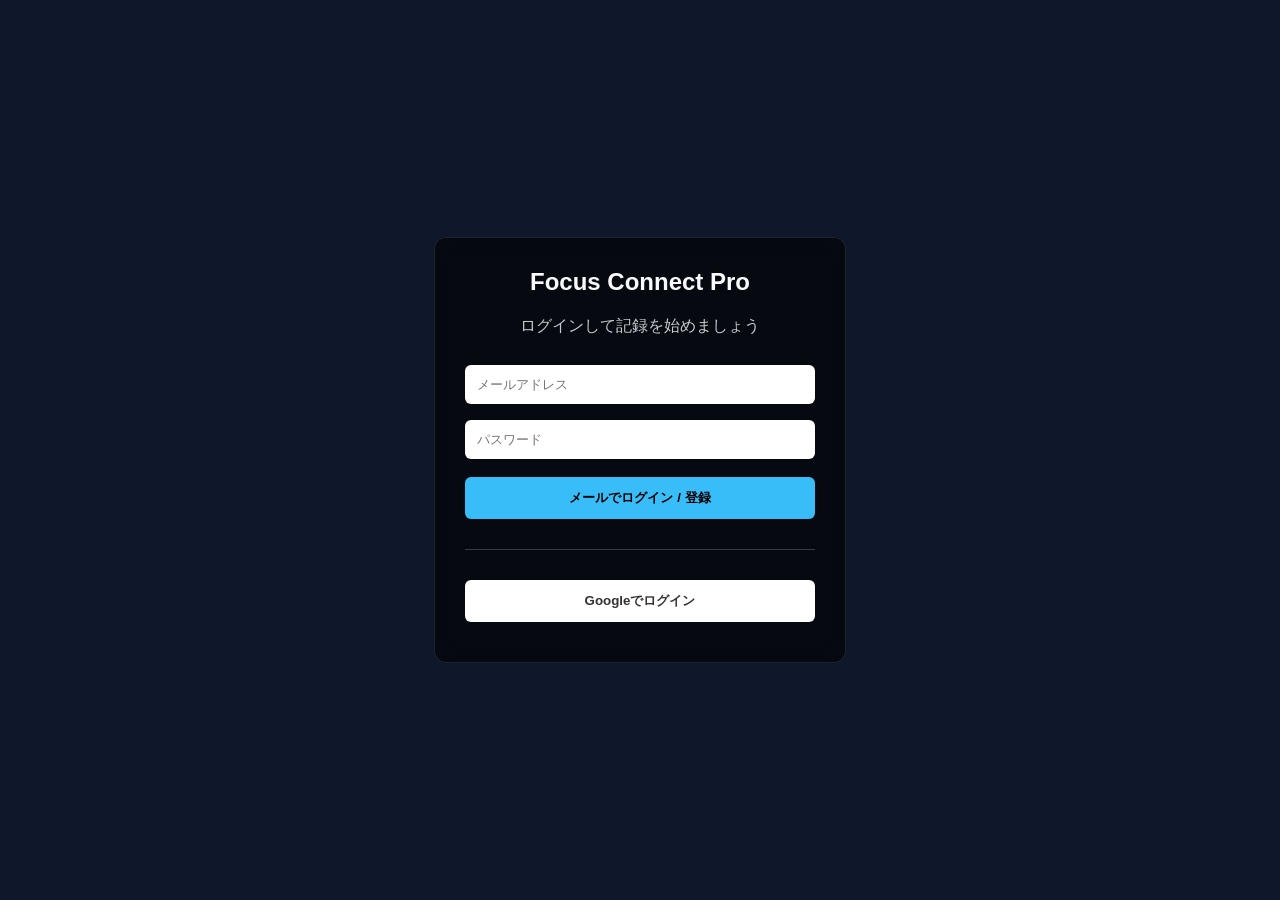
==== commit 987a1848: "Refactor index.html for icon and notification updates Updated apple-touch-icon link and improved CSS" ====
--- a/index.html
+++ b/index.html
@@ -7,7 +7,7 @@
     <link rel="manifest" href="manifest.json">
     <meta name="apple-mobile-web-app-capable" content="yes">
     <meta name="apple-mobile-web-app-status-bar-style" content="black-translucent">
-    <link rel="apple-touch-icon" href="https://cdn-icons-png.flaticon.com/512/2596/2596775.png">
+    <link rel="apple-touch-icon" href="https://d.kuku.lu/uwa2ksbw6">
     
     <script src="https://cdn.jsdelivr.net/npm/fullcalendar@6.1.11/index.global.min.js"></script>
     <style>
@@ -16,95 +16,95 @@
             --accent: #38bdf8; --text: #f8fafc; --nav-bg: rgba(0,0,0,0.6);
         }
         body {
-            margin: 0; display: flex; flex-direction: column; height: 100vh; \
-            background-color: var(--bg-work); color: var(--text);\
-            font-family: -apple-system, sans-serif; transition: background-color 0.8s; \
-            overflow-x: hidden;\
-            background-size: cover; background-position: center; background-attachment: fixed; background-repeat: no-repeat;\
+            margin: 0; display: flex; flex-direction: column; height: 100vh; 
+            background-color: var(--bg-work); color: var(--text);
+            font-family: -apple-system, sans-serif; transition: background-color 0.8s; 
+            overflow-x: hidden;
+            background-size: cover; background-position: center; background-attachment: fixed; background-repeat: no-repeat;
         }
         /* --- Navigation --- */
         nav {
-            display: flex; justify-content: space-between; align-items: center;\
-            padding: 10px 20px; background: var(--nav-bg); backdrop-filter: blur(10px);\
-            z-index: 100; border-bottom: 1px solid rgba(255,255,255,0.1);\
+            display: flex; justify-content: space-between; align-items: center;
+            padding: 10px 20px; background: var(--nav-bg); backdrop-filter: blur(10px);
+            z-index: 100; border-bottom: 1px solid rgba(255,255,255,0.1);
         }
         .nav-links button {
-            background: none; border: none; color: white; cursor: pointer;\
-            margin-left: 15px; font-size: 0.9rem; opacity: 0.7; transition: 0.2s;\
-        }
-        .nav-links button:hover, .nav-links button.active { opacity: 1; color: var(--accent); font-weight: bold;}\
-        .user-info { display: flex; align-items: center; gap: 10px; }\
-        .user-icon { width: 32px; height: 32px; border-radius: 50%; background: #ccc; object-fit: cover;}\
+            background: none; border: none; color: white; cursor: pointer;
+            margin-left: 15px; font-size: 0.9rem; opacity: 0.7; transition: 0.2s;
+        }
+        .nav-links button:hover, .nav-links button.active { opacity: 1; color: var(--accent); font-weight: bold;}
+        .user-info { display: flex; align-items: center; gap: 10px; }
+        .user-icon { width: 32px; height: 32px; border-radius: 50%; background: #ccc; object-fit: cover;}
 
         /* --- Views --- */
-        .view { display: none; flex: 1; overflow-y: auto; padding: 20px; }\
-        .view.active { display: flex; }\
+        .view { display: none; flex: 1; overflow-y: auto; padding: 20px; }
+        .view.active { display: flex; }
 
         /* --- Login View --- */
-        #view-login { flex-direction: column; align-items: center; justify-content: center; }\
-        .auth-card { background: rgba(0,0,0,0.6); backdrop-filter: blur(10px); padding: 30px; border-radius: 12px; text-align: center; width: 100%; max-width: 350px; border: 1px solid rgba(255,255,255,0.1);}\
-        .auth-input { width: 100%; padding: 12px; margin: 8px 0; box-sizing: border-box; border-radius: 6px; border: none;}\
-        .auth-btn { width: 100%; padding: 12px; margin: 10px 0; border: none; border-radius: 6px; cursor: pointer; font-weight: bold; transition: 0.2s;}\
-        .btn-google { background: white; color: #333; }\
-        .btn-email { background: var(--accent); color: black; }\
+        #view-login { flex-direction: column; align-items: center; justify-content: center; }
+        .auth-card { background: rgba(0,0,0,0.6); backdrop-filter: blur(10px); padding: 30px; border-radius: 12px; text-align: center; width: 100%; max-width: 350px; border: 1px solid rgba(255,255,255,0.1);}
+        .auth-input { width: 100%; padding: 12px; margin: 8px 0; box-sizing: border-box; border-radius: 6px; border: none;}
+        .auth-btn { width: 100%; padding: 12px; margin: 10px 0; border: none; border-radius: 6px; cursor: pointer; font-weight: bold; transition: 0.2s;}
+        .btn-google { background: white; color: #333; }
+        .btn-email { background: var(--accent); color: black; }
 
         /* --- Main View (Timer & Ranking) --- */
-        #view-main { flex-direction: row; padding: 0; position: relative;}\
-        #timer-section { flex: 1; display: flex; flex-direction: column; align-items: center; justify-content: center; position: relative;}\
-        \
-        #ranking-section { width: 320px; background: rgba(0,0,0,0.3); border-left: 1px solid rgba(255,255,255,0.1); padding: 20px; display: flex; flex-direction: column; transition: 0.3s;}\
-        #ranking-section.collapsed { display: none !important; }\
-        \
+        #view-main { flex-direction: row; padding: 0; position: relative;}
+        #timer-section { flex: 1; display: flex; flex-direction: column; align-items: center; justify-content: center; position: relative;}
+        
+        #ranking-section { width: 320px; background: rgba(0,0,0,0.3); border-left: 1px solid rgba(255,255,255,0.1); padding: 20px; display: flex; flex-direction: column; transition: 0.3s;}
+        #ranking-section.collapsed { display: none !important; }
+        
         .ranking-toggle-btn {
-            position: absolute; top: 15px; right: 15px;\
-            background: rgba(0,0,0,0.5); color: white; border: 1px solid rgba(255,255,255,0.2);\
-            padding: 8px 15px; border-radius: 8px; cursor: pointer; backdrop-filter: blur(5px);\
-            font-size: 0.9rem; z-index: 10; transition: 0.2s;\
-        }\
-        .ranking-toggle-btn:hover { background: var(--accent); color: black; font-weight: bold; }\
-        \
-        @media (max-width: 768px) { \
-            #view-main { flex-direction: column; } \
-            #ranking-section { width: auto; border-left: none; border-top: 1px solid rgba(255,255,255,0.1); } \
-            .ranking-toggle-btn { top: 10px; right: 10px; }\
-        }\
+            position: absolute; top: 15px; right: 15px;
+            background: rgba(0,0,0,0.5); color: white; border: 1px solid rgba(255,255,255,0.2);
+            padding: 8px 15px; border-radius: 8px; cursor: pointer; backdrop-filter: blur(5px);
+            font-size: 0.9rem; z-index: 10; transition: 0.2s;
+        }
+        .ranking-toggle-btn:hover { background: var(--accent); color: black; font-weight: bold; }
+        
+        @media (max-width: 768px) { 
+            #view-main { flex-direction: column; } 
+            #ranking-section { width: auto; border-left: none; border-top: 1px solid rgba(255,255,255,0.1); } 
+            .ranking-toggle-btn { top: 10px; right: 10px; }
+        }
 
         /* --- Timer UI --- */
-        #status-label { letter-spacing: 0.3rem; opacity: 0.8; margin-bottom: 20px; text-transform: uppercase; font-size: 1.5rem; text-shadow: 0 2px 4px rgba(0,0,0,0.5); font-weight: bold;}\
-        .session-dots { display: flex; gap: 15px; margin-bottom: 1rem; }\
-        .dot-wrapper { position: relative; padding: 5px; cursor: pointer; -webkit-tap-highlight-color: transparent; }\
-        .dot-wrapper::after { content: ""; position: absolute; top: -25px; bottom: -35px; left: -20px; right: -20px; z-index: 10; }\
-        .dot { width: 18px; height: 18px; border-radius: 50%; background: rgba(255,255,255,0.2); transition: 0.3s; pointer-events: none; }\
-        .dot.active { background: var(--accent); box-shadow: 0 0 12px var(--accent); }\
-        #timer { font-size: clamp(4rem, 18vw, 12rem); font-weight: 800; font-variant-numeric: tabular-nums; line-height: 1; margin: 0; text-shadow: 0 4px 15px rgba(0,0,0,0.5); }\
-        \
-        .progress-container { width: 80%; max-width: 500px; margin: 2.5rem 0; }\
-        input[type="range"] { width: 100%; -webkit-appearance: none; background: rgba(255,255,255,0.2); height: 8px; border-radius: 4px; outline: none; cursor: pointer; }\
-        input[type="range"]::-webkit-slider-thumb { -webkit-appearance: none; width: 20px; height: 20px; background: white; border-radius: 50%; cursor: pointer; box-shadow: 0 0 10px rgba(0,0,0,0.5); }\
-        \
-        .controls { display: flex; gap: 1.5rem; }\
-        .main-btn { padding: 1rem 2.5rem; font-size: 1.2rem; border-radius: 50px; border: 1px solid rgba(255,255,255,0.3); background: rgba(255,255,255,0.1); color: white; cursor: pointer; transition: 0.2s; font-weight: bold; }\
-        #start-btn { background: var(--text); color: #000; min-width: 160px; }\
+        #status-label { letter-spacing: 0.3rem; opacity: 0.8; margin-bottom: 20px; text-transform: uppercase; font-size: 1.5rem; text-shadow: 0 2px 4px rgba(0,0,0,0.5); font-weight: bold;}
+        .session-dots { display: flex; gap: 15px; margin-bottom: 1rem; }
+        .dot-wrapper { position: relative; padding: 5px; cursor: pointer; -webkit-tap-highlight-color: transparent; }
+        .dot-wrapper::after { content: ""; position: absolute; top: -25px; bottom: -35px; left: -20px; right: -20px; z-index: 10; }
+        .dot { width: 18px; height: 18px; border-radius: 50%; background: rgba(255,255,255,0.2); transition: 0.3s; pointer-events: none; }
+        .dot.active { background: var(--accent); box-shadow: 0 0 12px var(--accent); }
+        #timer { font-size: clamp(4rem, 18vw, 12rem); font-weight: 800; font-variant-numeric: tabular-nums; line-height: 1; margin: 0; text-shadow: 0 4px 15px rgba(0,0,0,0.5); }
+        
+        .progress-container { width: 80%; max-width: 500px; margin: 2.5rem 0; }
+        input[type="range"] { width: 100%; -webkit-appearance: none; background: rgba(255,255,255,0.2); height: 8px; border-radius: 4px; outline: none; cursor: pointer; }
+        input[type="range"]::-webkit-slider-thumb { -webkit-appearance: none; width: 20px; height: 20px; background: white; border-radius: 50%; cursor: pointer; box-shadow: 0 0 10px rgba(0,0,0,0.5); }
+        
+        .controls { display: flex; gap: 1.5rem; }
+        .main-btn { padding: 1rem 2.5rem; font-size: 1.2rem; border-radius: 50px; border: 1px solid rgba(255,255,255,0.3); background: rgba(255,255,255,0.1); color: white; cursor: pointer; transition: 0.2s; font-weight: bold; }
+        #start-btn { background: var(--text); color: #000; min-width: 160px; }
 
         /* --- Modals --- */
-        .modal { display: none; position: fixed; inset: 0; background: rgba(0,0,0,0.85); flex-direction: column; align-items: center; justify-content: center; z-index: 200; padding: 20px; }\
-        .modal-content { text-align: center; background: #1e293b; padding: 30px; border-radius: 20px; border: 1px solid var(--accent); box-shadow: 0 10px 25px rgba(0,0,0,0.5);}\
-        .modal-btn { background: rgba(255,255,255,0.1); color: white; border: 1px solid rgba(255,255,255,0.3); padding: 12px 25px; margin: 10px; border-radius: 10px; cursor: pointer; font-size: 1.1rem; font-weight: bold; transition:0.2s;}\
-        .modal-btn:hover { background: var(--accent); color: black; }\
+        .modal { display: none; position: fixed; inset: 0; background: rgba(0,0,0,0.9); flex-direction: column; align-items: center; justify-content: center; z-index: 200; }
+        .modal-content { text-align: center; background: var(--bg-work); padding: 40px; border-radius: 20px; border: 1px solid var(--accent);}
+        .modal-btn { background: rgba(255,255,255,0.1); color: white; border: 1px solid rgba(255,255,255,0.3); padding: 15px 30px; margin: 10px; border-radius: 10px; cursor: pointer; font-size: 1.2rem; font-weight: bold; transition:0.2s;}
+        .modal-btn:hover { background: var(--accent); color: black; }
 
         /* --- Settings & History --- */
-        .settings-card { max-width: 500px; margin: 0 auto; background: rgba(0,0,0,0.6); padding: 30px; border-radius: 15px; width: 100%; backdrop-filter: blur(10px); border: 1px solid rgba(255,255,255,0.1);}\
-        .settings-group { margin-bottom: 20px; }\
-        .settings-group label { display: block; margin-bottom: 8px; opacity: 0.8; font-size: 0.9rem;}\
-        #calendar { max-width: 800px; margin: 0 auto; width: 100%; background: white; color: black; padding: 15px; border-radius: 10px;}\
+        .settings-card { max-width: 500px; margin: 0 auto; background: rgba(0,0,0,0.6); padding: 30px; border-radius: 15px; width: 100%; backdrop-filter: blur(10px); border: 1px solid rgba(255,255,255,0.1);}
+        .settings-group { margin-bottom: 20px; }
+        .settings-group label { display: block; margin-bottom: 8px; opacity: 0.8; font-size: 0.9rem;}
+        #calendar { max-width: 800px; margin: 0 auto; width: 100%; background: white; color: black; padding: 15px; border-radius: 10px;}
 
         /* --- Ranking Tabs --- */
-        .tab-container { display: flex; gap: 4px; background: rgba(255,255,255,0.1); padding: 5px; border-radius: 8px; margin-bottom: 15px; }\
-        .tab-btn { flex: 1; border: none; background: none; color: white; padding: 8px 0; font-size: 0.9rem; cursor: pointer; border-radius: 6px; opacity: 0.5; transition: 0.2s;}\
-        .tab-btn.active { background: var(--accent); color: #000; opacity: 1; font-weight: bold; }\
-        .ranking-item { display: flex; justify-content: space-between; padding: 12px 0; border-bottom: 1px solid rgba(255,255,255,0.1); }\
-        .ranking-name { display: flex; align-items: center; gap: 10px;}\
-        .ranking-icon { width: 28px; height: 28px; border-radius: 50%; object-fit: cover;}\
+        .tab-container { display: flex; gap: 4px; background: rgba(255,255,255,0.1); padding: 5px; border-radius: 8px; margin-bottom: 15px; }
+        .tab-btn { flex: 1; border: none; background: none; color: white; padding: 8px 0; font-size: 0.9rem; cursor: pointer; border-radius: 6px; opacity: 0.5; transition: 0.2s;}
+        .tab-btn.active { background: var(--accent); color: #000; opacity: 1; font-weight: bold; }
+        .ranking-item { display: flex; justify-content: space-between; padding: 12px 0; border-bottom: 1px solid rgba(255,255,255,0.1); }
+        .ranking-name { display: flex; align-items: center; gap: 10px;}
+        .ranking-icon { width: 28px; height: 28px; border-radius: 50%; object-fit: cover;}
     </style>
 </head>
 <body>
@@ -264,20 +264,6 @@
         </div>
     </div>
 
-    <div id="pwa-guide-modal" class="modal">
-        <div class="modal-content" style="max-width: 450px; text-align: left; line-height: 1.6;">
-            <h3 style="margin-top: 0; text-align: center; color: var(--accent); font-size: 1.3rem; letter-spacing: 1px;">📱 iPhone / iPad (iOS) の場合【最重要】</h3>
-            <p style="font-size: 0.95rem; margin-bottom: 15px; opacity: 0.95;">
-                Safari でアプリのURLを開きます。<br><br>
-                画面下部（iPadは右上）の <strong>「共有ボタン」</strong>（四角から上矢印が出ているアイコン）をタップします。<br><br>
-                メニューをスクロールし、<strong>「ホーム画面に追加」</strong> を選択して追加します。<br><br>
-                ホーム画面に作成されたアプリのアイコンから、<strong>再度アプリを起動</strong> します（ブラウザのタブではなく、1つの独立したアプリとして起動します）。<br><br>
-                ログイン後、アプリ内の「Settings（設定）」タブを開き、追加された <strong>「通知の許可を有効にする」</strong> ボタンをタップして、システムポップアップで「許可」を選択します。
-            </p>
-            <button class="modal-btn" onclick="closePwaGuide()" style="width: 100%; margin: 15px 0 0 0; padding: 12px; background: var(--accent); color: black;">確認しました</button>
-        </div>
-    </div>
-
     <script type="module">
         import { initializeApp } from "https://www.gstatic.com/firebasejs/10.8.1/firebase-app.js";
         import { getAuth, signInWithPopup, GoogleAuthProvider, onAuthStateChanged, signOut, createUserWithEmailAndPassword, signInWithEmailAndPassword } from "https://www.gstatic.com/firebasejs/10.8.1/firebase-auth.js";
@@ -329,28 +315,12 @@
                 document.addEventListener('touchstart', unlockAudio, { once: true });
                 document.addEventListener('click', unlockAudio, { once: true });
                 switchView('main');
-                
-                // ★追加：メイン画面表示後に案内表示をチェック
-                checkPwaGuide();
             } else {
                 window.currentUser = null;
                 document.getElementById('main-nav').style.display = 'none';
                 switchView('login');
             }
         });
-
-        // ★新規追加：PWA案内ポップアップの判定処理
-        function checkPwaGuide() {
-            if (!localStorage.getItem('pomo_pwa_guided')) {
-                document.getElementById('pwa-guide-modal').style.display = 'flex';
-            }
-        }
-
-        // ★新規追加：確認ボタン押下時の非表示＆既読フラグ保存処理
-        window.closePwaGuide = () => {
-            localStorage.setItem('pomo_pwa_guided', 'true');
-            document.getElementById('pwa-guide-modal').style.display = 'none';
-        };
 
         function unlockAudio() {
             if(!currentAudio) currentAudio = new Audio();
@@ -493,6 +463,7 @@
         };
 
         window.toggleTimer = async () => {
+            // ★iOS/Android対策：ユーザー操作のタイミングで通知権限をリクエスト（初回のみ）
             if (window.Notification && Notification.permission === 'default') {
                 await Notification.requestPermission();
             }
@@ -539,6 +510,7 @@
 
             try { if(currentAudio && window.userData.alarmUrl) { currentAudio.currentTime = 0; currentAudio.play(); } else fallbackBeep(); } catch(e) { console.warn("Audio blocked"); }
 
+            // ★修正ポイント：バックグラウンドでも通知が届くよう、Service Workerの通知エンジンを利用
             if (window.Notification && Notification.permission === 'granted') {
                 const title = previousMode === 'work' ? "作業完了！☕️" : "休憩終了！💻";
                 const body = "アプリを開いて次のセッションを開始しましょう";
@@ -637,6 +609,7 @@
             calendarInstance = new FullCalendar.Calendar(calendarEl, { initialView: 'dayGridMonth', locale: 'ja', events: events, height: 'auto' }); calendarInstance.render();
         }
 
+        // ★新規追加：通知権限を手動で要求/テストする関数
         window.requestNotificationPermission = async () => {
             if (!('Notification' in window)) return alert('このブラウザは通知に対応していません。');
             const permission = await Notification.requestPermission();
@@ -650,6 +623,7 @@
             } else { alert('通知が拒否されたか、有効になっていません。ブラウザ設定を確認してください。'); }
         };
 
+        // ★新規追加：Service Workerの登録処理
         if ('serviceWorker' in navigator) {
             window.addEventListener('load', () => {
                 navigator.serviceWorker.register('sw.js')
